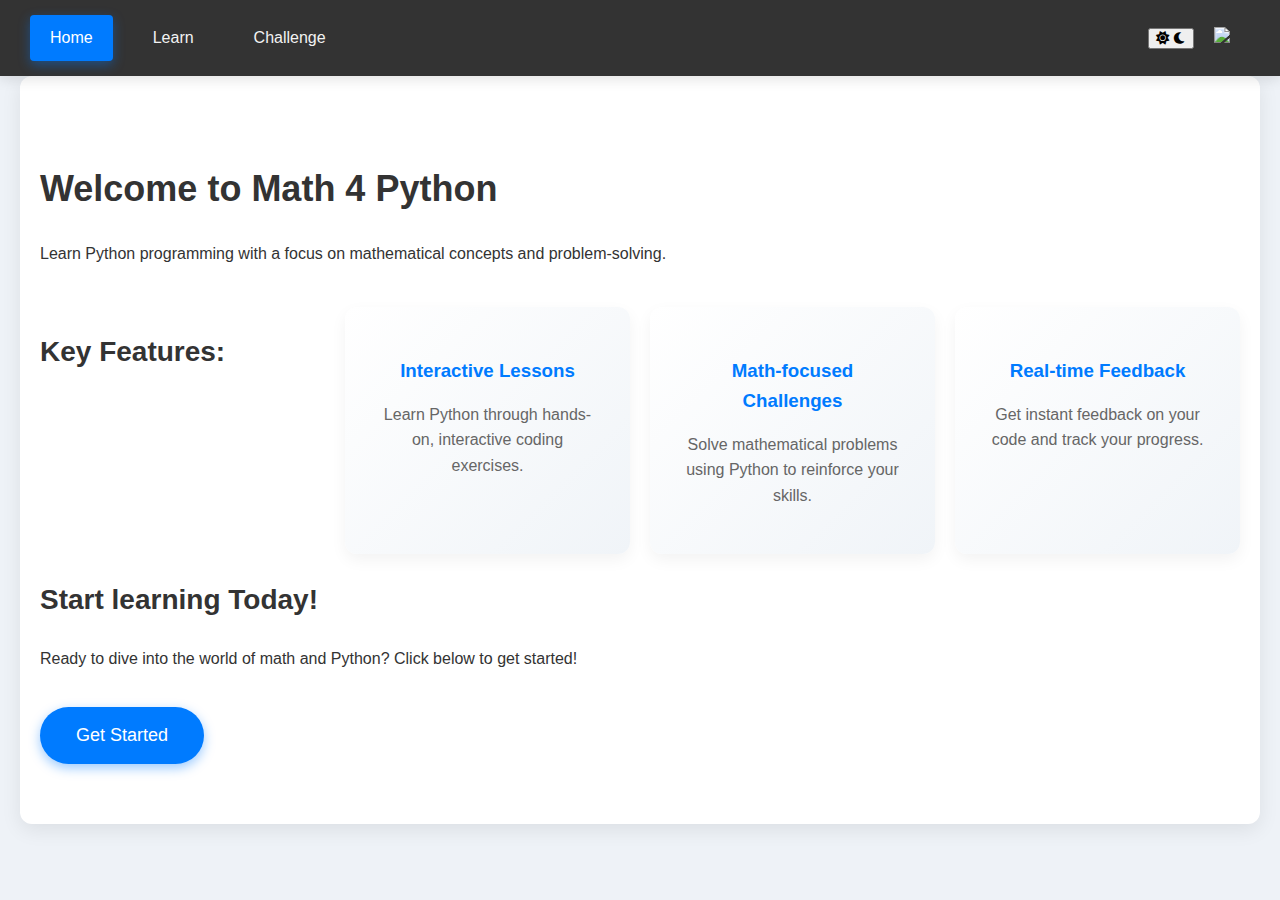
==== index.html @ 9d20eb81 "Modified the UI of Landing/Home page" ====
<!DOCTYPE html>
<html lang="en">
<head>
    <meta charset="UTF-8">
    <meta name="viewport" content="width=device-width, initial-scale=1.0">

    <title>Math 4 Python - Learn and Challenge Your Math Skills</title>
    <meta name="description" content="A platform to learn mathematical concepts for Python programming and engage in coding challenges.">
    <meta name="keywords" content="math, python, learning, challenges, programming">
    <link rel="icon" href="newfavicon.svg" type="image/svg+xml">
   <!-- <link rel="shortcut icon" href="Untitled design1.ico" type="image/x-icon">-->
    <link rel="stylesheet" href="styles.css">
    <link rel="stylesheet" href="https://cdnjs.cloudflare.com/ajax/libs/font-awesome/6.0.0-beta3/css/all.min.css">
</head>
<body id="home">
    <div class="navbar">

        <div class="nav-links">
            <a href="index.html" class="active">Home</a>
            <a href="learn.html">Learn</a>
            <a href="challenge.html">Challenge</a>
        </div>
        <div class="theme-toggle-wrapper">
            <button style="cursor: pointer;" id="theme-toggle">
                <i class="fas fa-sun"></i>
                <i class="fas fa-moon"></i>
            </button>
        </div>

        <a class="logo" href="index.html"><img src="logonew.svg" width="40" ></a>
        <!-- <a href="learn.html">Learn</a>
        <a href="challenge.html">Challenge -->
        </a>
    </div>

    <div class="content">
        <h1>Welcome to Math 4 Python</h1>
        <p>Learn Python programming with a focus on mathematical concepts and problem-solving.</p>
        
        <div class="features">
            <h2>Key Features:</h2>
            <div class="feature">
                <h3>Interactive Lessons</h3>
                <p>Learn Python through hands-on, interactive coding exercises.</p>
            </div>
            <div class="feature">
                <h3>Math-focused Challenges</h3>
                <p>Solve mathematical problems using Python to reinforce your skills.</p>
            </div>
            <div class="feature">
                <h3>Real-time Feedback</h3>
                <p>Get instant feedback on your code and track your progress.</p>
            </div>
        </div>
        
        <div class="call-to-action">
            <h2> Start learning Today!</h2>
            <p>Ready to dive into the world of math and Python? Click below to get started!</p>
            <a href="learn.html" class="cta-button">Get Started</a>
        </div>
    </div>

    <script src="script.js"></script>
</body>
</html>
---- styles.css ----
/* General Body Styles */
body {
    font-family: 'Poppins', sans-serif;
    margin: 0;
    padding: 0;
    background-color: #eef2f7; /* Softer, modern background */
    color: #333; /* Darker text */
    transition: background-color 0.3s ease, color 0.3s ease;
    line-height: 1.6;
}

/* Navbar Styles */
.navbar {
    background-color: #333;
    display: flex;
    justify-content: space-between;
    align-items: center;
    padding: 15px 30px;
    box-shadow: 0 4px 12px rgba(0, 0, 0, 0.1); /* Soft shadow for a floating effect */
    position: sticky;
    top: 0;
    z-index: 1000;
}

.navbar .nav-links {
    display: flex;
    gap: 20px;
    flex-grow: 1; /* Ensures links take up available space */
}

.navbar a {
    color: #f2f2f2;
    text-decoration: none;
    padding: 10px 20px;
    font-size: 16px;
    border-radius: 4px;
    transition: background-color 0.3s, color 0.3s, box-shadow 0.3s;
}

.navbar a:hover {
    background-color: #007bff;
    color: #fff;
    box-shadow: 0 4px 12px rgba(0, 123, 255, 0.2);
}

.navbar a.active {
    background-color: #007bff;
    color: white;
    box-shadow: 0 4px 12px rgba(0, 123, 255, 0.4);
}

/* Theme Toggle Alignment Fix */
.theme-toggle {
    margin-left: auto; /* Pushes the toggle button to the far right */
    display: flex;
    justify-content: flex-end;
    align-items: center;
}

.theme-toggle img {
    width: 24px;
    height: 24px;
    cursor: pointer;
}

/* Logo */
.navbar .logo img {
    height: 40px;
    width: auto;
}

/* Content Styles */
.content {
    padding: 60px 20px;
    max-width: 1200px;
    margin: 0 auto;
    background-color: #fff;
    border-radius: 12px;
    box-shadow: 0 6px 20px rgba(0, 0, 0, 0.08); /* Stronger shadow for modern look */
    transition: background-color 0.3s ease;
    animation: fadeIn 1.2s ease-in-out; /* Smooth content load animation */
}

@keyframes fadeIn {
    from { opacity: 0; transform: translateY(20px); }
    to { opacity: 1; transform: translateY(0); }
}

h1, h2, h3, h4 {
    color: #333;
    font-weight: 700; /* Bolder titles */
}

h1 {
    font-size: 36px;
}

h2 {
    font-size: 28px;
}

/* Features Section */
.features {
    display: grid;
    grid-template-columns: repeat(auto-fit, minmax(280px, 1fr));
    gap: 20px;
    margin-top: 40px;
}

.feature {
    background: linear-gradient(135deg, #fff, #f0f4f8); /* Subtle gradient */
    padding: 30px;
    border-radius: 12px;
    box-shadow: 0 6px 16px rgba(0, 0, 0, 0.05);
    transition: transform 0.3s ease, box-shadow 0.3s ease;
    text-align: center;
}

.feature:hover {
    transform: translateY(-8px);
    box-shadow: 0 8px 24px rgba(0, 0, 0, 0.1); /* Lift on hover */
}

.feature h3 {
    color: #007bff;
    margin-bottom: 10px;
}

.feature p {
    color: #666;
}

/* Call-to-Action Button */
.cta-button {
    display: inline-block;
    padding: 14px 36px;
    background-color: #007bff;
    color: white;
    border-radius: 50px;
    font-size: 18px;
    text-decoration: none;
    box-shadow: 0 4px 12px rgba(0, 123, 255, 0.4);
    transition: background-color 0.3s ease, transform 0.3s ease, box-shadow 0.3s;
    margin-top: 20px;
}

.cta-button:hover {
    background-color: #0056b3;
    transform: translateY(-3px);
    box-shadow: 0 6px 20px rgba(0, 123, 255, 0.6);
}

/* Responsive Editor and Terminal */
#editor-container {
    display: flex;
    flex-direction: column;
    gap: 20px;
    margin-top: 40px;
    background-color: #f9f9f9;
    padding: 20px;
    border-radius: 12px;
    box-shadow: 0 6px 16px rgba(0, 0, 0, 0.05);
}

#editor {
    width: 100%;
    height: 400px;
    border: 2px solid #ccc;
    border-radius: 8px;
    padding: 15px;
    font-size: 16px;
    line-height: 1.6;
}

#terminal-container {
    display: flex;
    flex-direction: column;
    width: 100%;
}

#terminal {
    width: 100%;
    height: 350px;
    background-color: #222;
    color: #f0f0f0;
    border-radius: 8px;
    padding: 15px;
    overflow-y: auto;
    font-family: 'Roboto Mono', monospace;
}

/* Button Styles */
#run-button, #clear-button {
    padding: 12px 24px;
    background-color: #007bff;
    color: white;
    border-radius: 6px;
    border: none;
    margin-right: 10px;
    cursor: pointer;
    transition: background-color 0.3s ease, transform 0.3s ease;
}

#clear-button {
    background-color: #dc3545;
}

#run-button:hover, #clear-button:hover {
    transform: scale(1.05);
}

#clear-button:hover {
    background-color: #c82333;
}

/* Dark Theme */
body.dark-theme {
    background-color: #1b1b1b; /* Darker background */
    color: #e0e0e0; /* Light text */
}

body.dark-theme .navbar {
    background-color: #222;
}

body.dark-theme .content {
    background-color: #282828;
    color: #e0e0e0;
}

body.dark-theme .feature {
    background: linear-gradient(135deg, #292929, #353535);
    color: #e0e0e0;
}

body.dark-theme h1,
body.dark-theme h2,
body.dark-theme h3,
body.dark-theme h4 {
    color: #e0e0e0;
}

body.dark-theme #editor {
    background-color: #1e1e1e;
    color: #cfcfcf;
}

body.dark-theme #terminal {
    background-color: #1e1e1e;
    color: #cfcfcf;
}

/* Call-to-Action in Dark Theme */
body.dark-theme .cta-button {
    background-color: #007bff;
}

body.dark-theme .cta-button:hover {
    background-color: #0056b3;
}
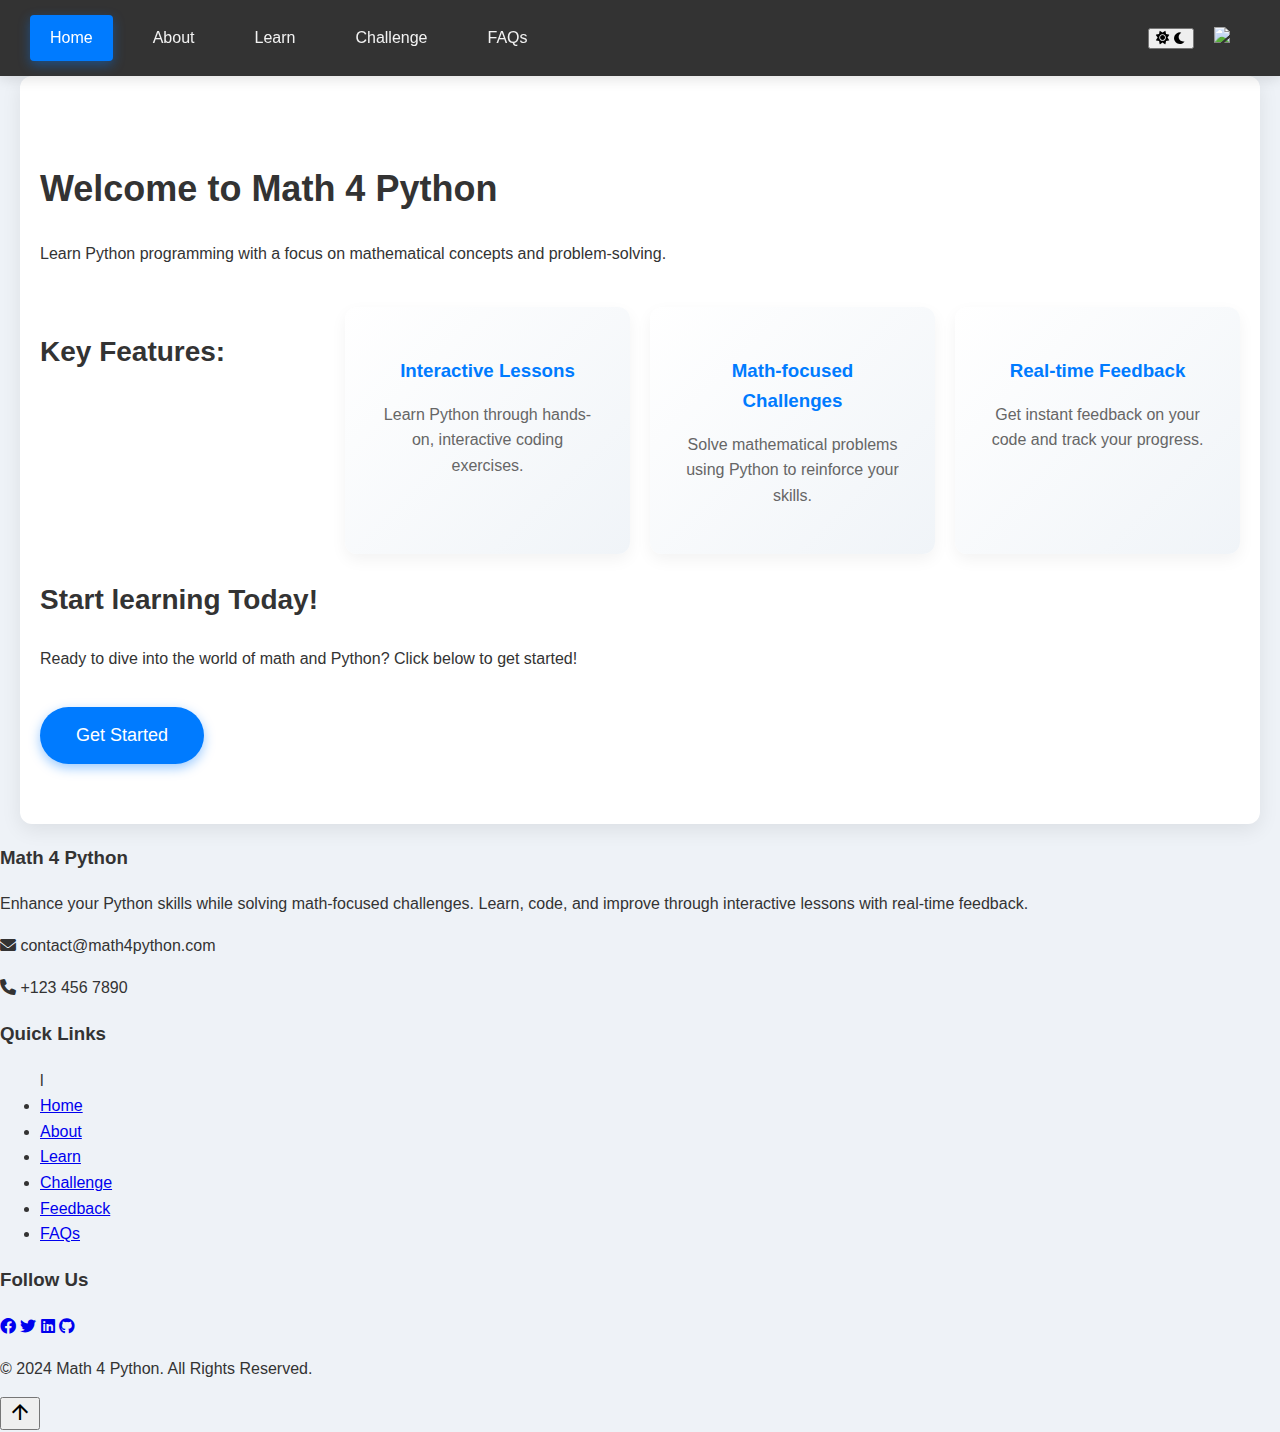
==== commit cf8c39a4: "ALIGN FAQs SECTION" ====
--- a/index.html
+++ b/index.html
@@ -7,18 +7,22 @@
     <title>Math 4 Python - Learn and Challenge Your Math Skills</title>
     <meta name="description" content="A platform to learn mathematical concepts for Python programming and engage in coding challenges.">
     <meta name="keywords" content="math, python, learning, challenges, programming">
-    <link rel="icon" href="newfavicon.svg" type="image/svg+xml">
+    <link rel="icon" href="Untitled design1.ico" type="image/svg+xml">
    <!-- <link rel="shortcut icon" href="Untitled design1.ico" type="image/x-icon">-->
     <link rel="stylesheet" href="styles.css">
     <link rel="stylesheet" href="https://cdnjs.cloudflare.com/ajax/libs/font-awesome/6.0.0-beta3/css/all.min.css">
+    <link href = "https://fonts.googleapis.com/icon?family=Material+Icons" rel = "stylesheet">
 </head>
 <body id="home">
     <div class="navbar">
 
         <div class="nav-links">
             <a href="index.html" class="active">Home</a>
+            <a href="about.html">About</a>
             <a href="learn.html">Learn</a>
             <a href="challenge.html">Challenge</a>
+            <a href="faq.html">FAQs</a>
+
         </div>
         <div class="theme-toggle-wrapper">
             <button style="cursor: pointer;" id="theme-toggle">
@@ -59,7 +63,60 @@
             <a href="learn.html" class="cta-button">Get Started</a>
         </div>
     </div>
+    <footer>
+        <div class="footer-content">
+            <div class="footer-section about">
+                <h3>Math 4 Python</h3>
+                <p>Enhance your Python skills while solving math-focused challenges. Learn, code, and improve through interactive lessons with real-time feedback.</p>
+                <p><i class="fas fa-envelope"></i> contact@math4python.com</p>
+                <p><i class="fas fa-phone"></i> +123 456 7890</p>
+            </div>
+    
+            <div class="footer-section links">
+                <h3>Quick Links</h3>
+                <ul>l
+                    <li><a href="index.html">Home</a></li>
+                    <li><a href="about.html">About</a></li>
+                    <li><a href="learn.html">Learn</a></li>
+                    <li><a href="challenge.html">Challenge</a></li>
+                    <li><a href="feedback.html">Feedback</a></li>
+                    <li><a href="faq.html">FAQs</a></li>
+                </ul>
+            </div>
+    
+            <div class="footer-section social">
+                <h3>Follow Us</h3>
+                <a href="#"><i class="fab fa-facebook"></i></a>
+                <a href="#"><i class="fab fa-twitter"></i></a>
+                <a href="#"><i class="fab fa-linkedin"></i></a>
+                <a href="#"><i class="fab fa-github"></i></a>
+            </div>
+        </div>
+    
+        <div class="footer-bottom">
+            <p>&copy; 2024 Math 4 Python. All Rights Reserved.</p>
+        </div>
+    </footer>
+    <button onclick="topFunction()" id="nav-top"><i class = "material-icons">arrow_upward</i>  </button>
+    <script src="script.js"></script>
 
-    <script src="script.js"></script>
+    <script>
+        let mybutton = document.getElementById("nav-top");
+        window.onscroll = function() {scrollFunction()};
+
+        function scrollFunction() {
+        if (document.body.scrollTop > 20 || document.documentElement.scrollTop > 20) {
+            mybutton.style.display = "block";
+        } else {
+            mybutton.style.display = "none";
+                }
+        }
+        function topFunction() {
+            window.scrollTo({
+                top: 0,
+                behavior: "smooth"
+            });
+        }
+    </script>
 </body>
 </html>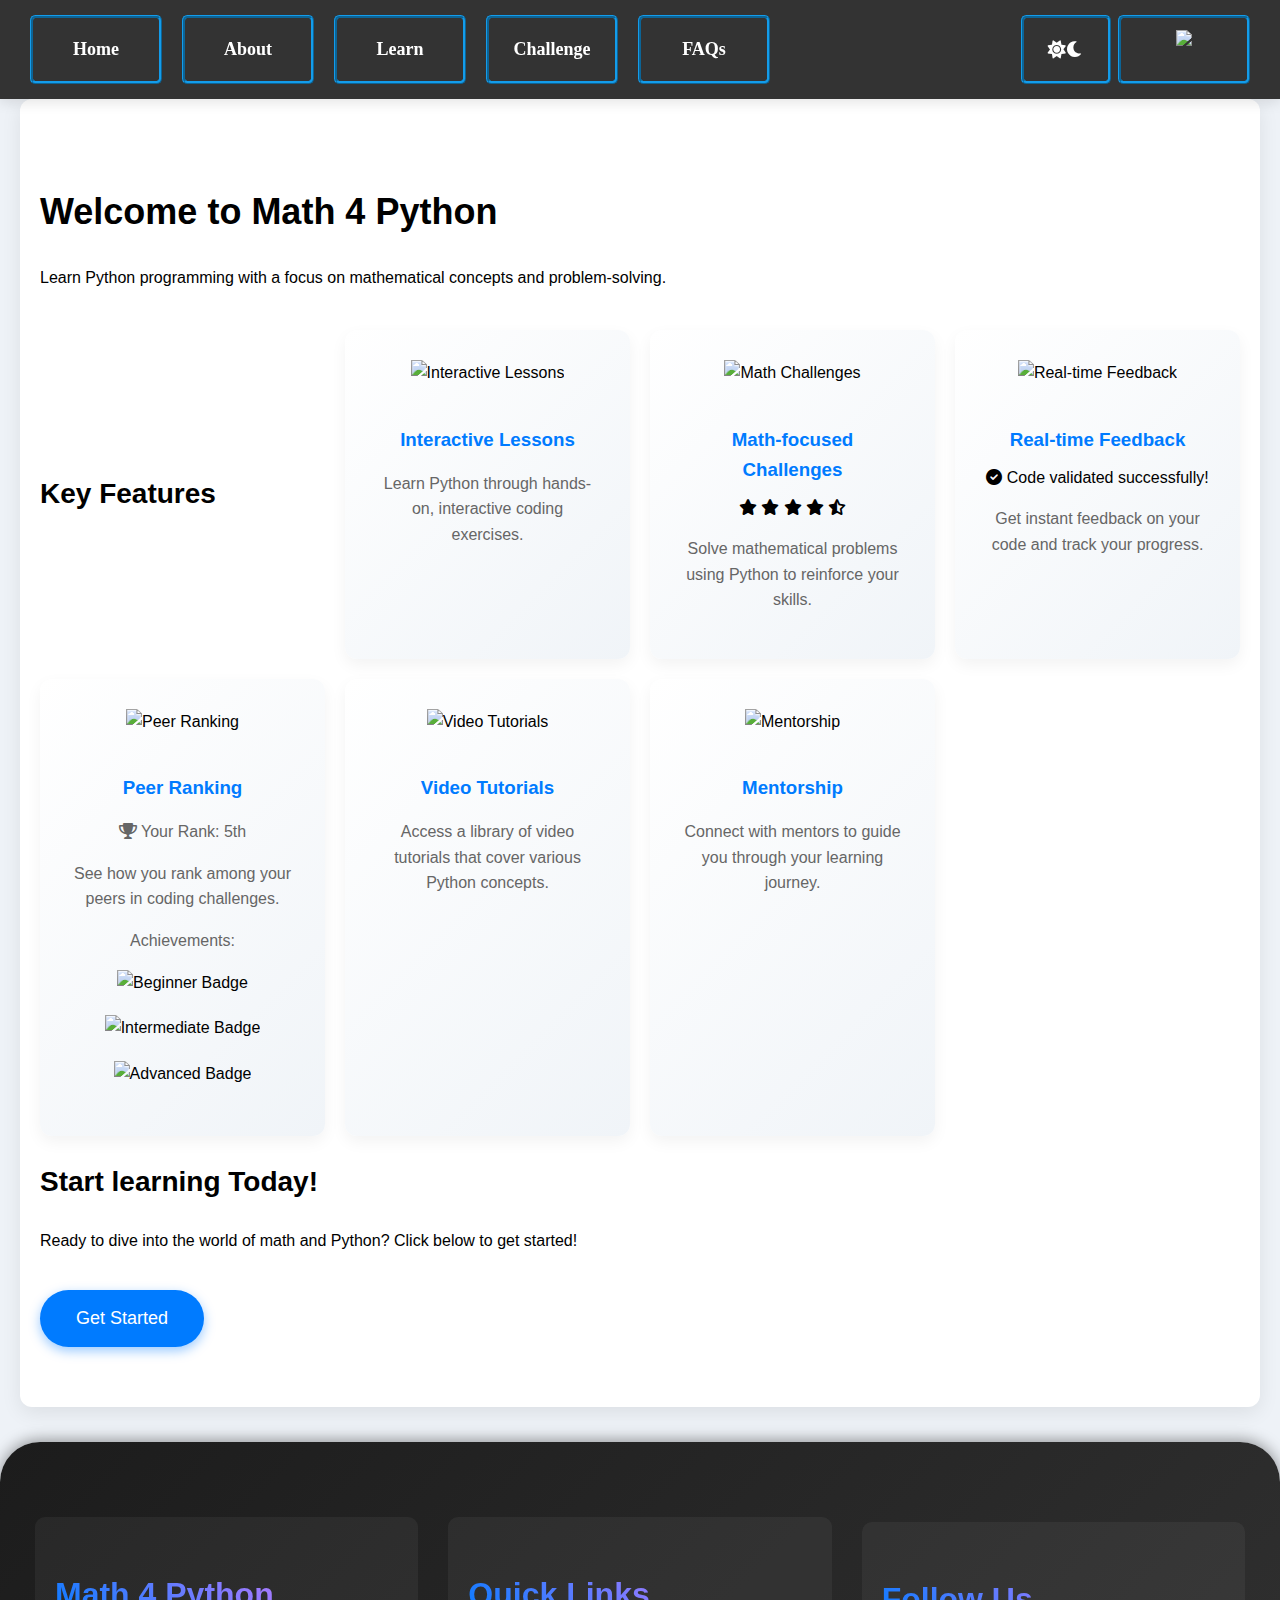
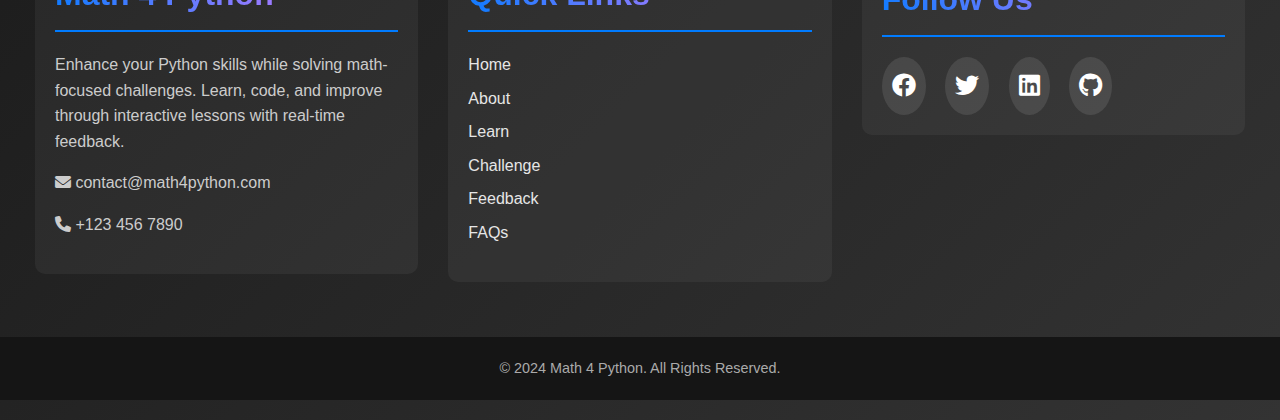
==== commit 6adf47be: "Merge pull request #124 from SHANMUGAPRIYA-1/main" ====
--- a/index.html
+++ b/index.html
@@ -3,26 +3,22 @@
 <head>
     <meta charset="UTF-8">
     <meta name="viewport" content="width=device-width, initial-scale=1.0">
-
     <title>Math 4 Python - Learn and Challenge Your Math Skills</title>
     <meta name="description" content="A platform to learn mathematical concepts for Python programming and engage in coding challenges.">
     <meta name="keywords" content="math, python, learning, challenges, programming">
     <link rel="icon" href="Untitled design1.ico" type="image/svg+xml">
-   <!-- <link rel="shortcut icon" href="Untitled design1.ico" type="image/x-icon">-->
     <link rel="stylesheet" href="styles.css">
     <link rel="stylesheet" href="https://cdnjs.cloudflare.com/ajax/libs/font-awesome/6.0.0-beta3/css/all.min.css">
     <link href = "https://fonts.googleapis.com/icon?family=Material+Icons" rel = "stylesheet">
 </head>
 <body id="home">
     <div class="navbar">
-
         <div class="nav-links">
             <a href="index.html" class="active">Home</a>
             <a href="about.html">About</a>
             <a href="learn.html">Learn</a>
             <a href="challenge.html">Challenge</a>
             <a href="faq.html">FAQs</a>
-
         </div>
         <div class="theme-toggle-wrapper">
             <button style="cursor: pointer;" id="theme-toggle">
@@ -30,11 +26,7 @@
                 <i class="fas fa-moon"></i>
             </button>
         </div>
-
-        <a class="logo" href="index.html"><img src="logonew.svg" width="40" ></a>
-        <!-- <a href="learn.html">Learn</a>
-        <a href="challenge.html">Challenge -->
-        </a>
+        <a class="logo" href="index.html"><img src="logonew.svg" width="40"></a>
     </div>
 
     <div class="content">
@@ -42,27 +34,92 @@
         <p>Learn Python programming with a focus on mathematical concepts and problem-solving.</p>
         
         <div class="features">
-            <h2>Key Features:</h2>
-            <div class="feature">
-                <h3>Interactive Lessons</h3>
-                <p>Learn Python through hands-on, interactive coding exercises.</p>
+            <h2>Key Features</h2>
+        
+            <!-- Feature 1 -->
+            <div class="feature" id="feature1">
+                <img src="images/lesson.png" alt="Interactive Lessons" id="icon1">
+                <div class="micro-element">
+                    <h3>Interactive Lessons</h3>
+                    <div class="progress-bar" title="80% completed">
+                        <div class="progress" style="width: 80%;"></div>
+                    </div>
+                    <p>Learn Python through hands-on, interactive coding exercises.</p>
+                </div>
             </div>
-            <div class="feature">
-                <h3>Math-focused Challenges</h3>
-                <p>Solve mathematical problems using Python to reinforce your skills.</p>
+        
+            <!-- Feature 2 -->
+            <div class="feature" id="feature2">
+                <img src="images/task.png" alt="Math Challenges" id="icon2">
+                <div class="micro-element">
+                    <h3>Math-focused Challenges</h3>
+                    <div class="rating" title="4.5 out of 5 stars">
+                        <i class="fas fa-star"></i>
+                        <i class="fas fa-star"></i>
+                        <i class="fas fa-star"></i>
+                        <i class="fas fa-star"></i>
+                        <i class="fas fa-star-half-alt"></i>
+                    </div>
+                    <p>Solve mathematical problems using Python to reinforce your skills.</p>
+                </div>
             </div>
-            <div class="feature">
-                <h3>Real-time Feedback</h3>
-                <p>Get instant feedback on your code and track your progress.</p>
+        
+            <!-- Feature 3 -->
+            <div class="feature" id="feature3">
+                <img src="images/feedback.png" alt="Real-time Feedback" id="icon3">
+                <div class="micro-element">
+                    <h3>Real-time Feedback</h3>
+                    <div class="live-feedback">
+                        <i class="fas fa-check-circle"></i> Code validated successfully!
+                    </div>
+                    <p>Get instant feedback on your code and track your progress.</p>
+                </div>
+            </div>
+        
+            <!-- Feature 4: Peer Ranking -->
+            <div class="feature" id="feature4">
+                <img src="images/leaderboard.png" alt="Peer Ranking" id="icon4">
+                <div class="micro-element">
+                    <h3>Peer Ranking</h3>
+                    <div class="rank">
+                        <p><i class="fas fa-trophy"></i> Your Rank: 5th</p>
+                    </div>
+                    <p>See how you rank among your peers in coding challenges.</p>
+                    <div class="achievement-badges">
+                        <p>Achievements:</p>
+                        <img src="images/badge1.png" alt="Beginner Badge" title="Beginner Badge">
+                        <img src="images/badge2.png" alt="Intermediate Badge" title="Intermediate Badge">
+                        <img src="images/badge3.png" alt="Advanced Badge" title="Advanced Badge">
+                    </div>
+                </div>
+            </div>
+        
+            <!-- Feature 5: Video Tutorials -->
+            <div class="feature" id="feature5">
+                <img src="images/video_tutorials.png" alt="Video Tutorials" id="icon5">
+                <div class="micro-element">
+                    <h3>Video Tutorials</h3>
+                    <p>Access a library of video tutorials that cover various Python concepts.</p>
+                </div>
+            </div>
+        
+            <!-- Feature 6: Mentorship -->
+            <div class="feature" id="feature6">
+                <img src="images/mentorship.png" alt="Mentorship" id="icon6">
+                <div class="micro-element">
+                    <h3>Mentorship</h3>
+                    <p>Connect with mentors to guide you through your learning journey.</p>
+                </div>
             </div>
         </div>
         
         <div class="call-to-action">
-            <h2> Start learning Today!</h2>
+            <h2>Start learning Today!</h2>
             <p>Ready to dive into the world of math and Python? Click below to get started!</p>
             <a href="learn.html" class="cta-button">Get Started</a>
         </div>
     </div>
+
     <footer>
         <div class="footer-content">
             <div class="footer-section about">
@@ -74,7 +131,7 @@
     
             <div class="footer-section links">
                 <h3>Quick Links</h3>
-                <ul>l
+                <ul>
                     <li><a href="index.html">Home</a></li>
                     <li><a href="about.html">About</a></li>
                     <li><a href="learn.html">Learn</a></li>
@@ -97,26 +154,9 @@
             <p>&copy; 2024 Math 4 Python. All Rights Reserved.</p>
         </div>
     </footer>
-    <button onclick="topFunction()" id="nav-top"><i class = "material-icons">arrow_upward</i>  </button>
+
+    <button onclick="topFunction()" id="nav-top"><i class="material-icons">arrow_upward</i></button>
     <script src="script.js"></script>
 
-    <script>
-        let mybutton = document.getElementById("nav-top");
-        window.onscroll = function() {scrollFunction()};
-
-        function scrollFunction() {
-        if (document.body.scrollTop > 20 || document.documentElement.scrollTop > 20) {
-            mybutton.style.display = "block";
-        } else {
-            mybutton.style.display = "none";
-                }
-        }
-        function topFunction() {
-            window.scrollTo({
-                top: 0,
-                behavior: "smooth"
-            });
-        }
-    </script>
 </body>
-</html>+</html>
--- a/styles.css
+++ b/styles.css
@@ -1,261 +1,691 @@
 /* General Body Styles */
 body {
-    font-family: 'Poppins', sans-serif;
-    margin: 0;
-    padding: 0;
-    background-color: #eef2f7; /* Softer, modern background */
-    color: #333; /* Darker text */
-    transition: background-color 0.3s ease, color 0.3s ease;
-    line-height: 1.6;
+  font-family: "Poppins", sans-serif;
+  margin: 0;
+  padding: 0;
+  background-color: #eef2f7;
+  /* Softer, modern background */
+  color: white;
+  /* Darker text */
+  transition: background-color 0.3s ease, color 0.3s ease;
+  line-height: 1.6;
 }
 
 /* Navbar Styles */
 .navbar {
-    background-color: #333;
-    display: flex;
-    justify-content: space-between;
-    align-items: center;
-    padding: 15px 30px;
-    box-shadow: 0 4px 12px rgba(0, 0, 0, 0.1); /* Soft shadow for a floating effect */
-    position: sticky;
-    top: 0;
-    z-index: 1000;
+  background-color: #333;
+  display: flex;
+  justify-content: space-between;
+  align-items: center;
+  padding: 15px 30px;
+  box-shadow: 0 4px 12px rgba(0, 0, 0, 0.1);
+  /* Soft shadow for a floating effect */
+  position: sticky;
+  top: 0;
+  z-index: 1000;
 }
 
 .navbar .nav-links {
-    display: flex;
-    gap: 20px;
-    flex-grow: 1; /* Ensures links take up available space */
+  display: flex;
+  gap: 20px;
+  flex-grow: 1;
+  /* Ensures links take up available space */
+}
+
+#theme-toggle {
+  width: 5em;
+  position: relative;
+  height: 3.8em;
+  border: 3px ridge #149cea;
+  outline: none;
+  background-color: transparent;
+  color: white;
+  transition: 1s;
+  border-radius: 0.3em;
+  font-size: 16px;
+  font-weight: bold;
+  cursor: pointer;
+  display: flex;
+  justify-content: center;
+  align-items: center;
+  text-decoration: none;
+  font-family: Georgia, "Times New Roman", Times, serif;
+  font-size: large;
+  margin-right: 7px;
 }
 
 .navbar a {
-    color: #f2f2f2;
-    text-decoration: none;
-    padding: 10px 20px;
-    font-size: 16px;
-    border-radius: 4px;
-    transition: background-color 0.3s, color 0.3s, box-shadow 0.3s;
+  width: 7em;
+  position: relative;
+  height: 3.5em;
+  border: 3px ridge #149cea;
+  outline: none;
+  background-color: transparent;
+  color: white;
+  transition: 1s;
+  border-radius: 0.3em;
+  font-size: 16px;
+  font-weight: bold;
+  cursor: pointer;
+  display: flex;
+  justify-content: center;
+  align-items: center;
+  text-decoration: none;
+  font-family: Georgia, "Times New Roman", Times, serif;
+  font-size: large;
+}
+
+.navbar a:hover::before,
+.navbar a:hover::after {
+  transform: scale(0);
 }
 
 .navbar a:hover {
-    background-color: #007bff;
-    color: #fff;
-    box-shadow: 0 4px 12px rgba(0, 123, 255, 0.2);
-}
-
-.navbar a.active {
-    background-color: #007bff;
-    color: white;
-    box-shadow: 0 4px 12px rgba(0, 123, 255, 0.4);
-}
+  box-shadow: inset 0px 0px 25px #1479ea;
+}
+
+/* .navbar a.active {
+  background-color: #007bff;
+  color: white;
+  box-shadow: 0 4px 12px rgba(0, 123, 255, 0.4);
+} */
 
 /* Theme Toggle Alignment Fix */
 .theme-toggle {
-    margin-left: auto; /* Pushes the toggle button to the far right */
-    display: flex;
-    justify-content: flex-end;
-    align-items: center;
+  margin-left: auto;
+  /* Pushes the toggle button to the far right */
+  display: flex;
+  justify-content: flex-end;
+  align-items: center;
 }
 
 .theme-toggle img {
-    width: 24px;
-    height: 24px;
-    cursor: pointer;
+  width: 24px;
+  height: 24px;
+  cursor: pointer;
 }
 
 /* Logo */
 .navbar .logo img {
-    height: 40px;
-    width: auto;
+  height: 40px;
+  width: auto;
 }
 
 /* Content Styles */
 .content {
-    padding: 60px 20px;
-    max-width: 1200px;
-    margin: 0 auto;
-    background-color: #fff;
-    border-radius: 12px;
-    box-shadow: 0 6px 20px rgba(0, 0, 0, 0.08); /* Stronger shadow for modern look */
-    transition: background-color 0.3s ease;
-    animation: fadeIn 1.2s ease-in-out; /* Smooth content load animation */
+  padding: 60px 20px;
+  max-width: 1200px;
+  margin: 0 auto;
+  background-color: #fff;
+  border-radius: 12px;
+  box-shadow: 0 6px 20px rgba(0, 0, 0, 0.08);
+  /* Stronger shadow for modern look */
+  transition: background-color 0.3s ease;
+  animation: fadeIn 1.2s ease-in-out;
+  /* Smooth content load animation */
+  margin-bottom: 35px;
+  color: black;
 }
 
 @keyframes fadeIn {
-    from { opacity: 0; transform: translateY(20px); }
-    to { opacity: 1; transform: translateY(0); }
-}
-
-h1, h2, h3, h4 {
-    color: #333;
-    font-weight: 700; /* Bolder titles */
+  from {
+    opacity: 0;
+    transform: translateY(20px);
+  }
+
+  to {
+    opacity: 1;
+    transform: translateY(0);
+  }
+}
+
+h1,
+h2,
+h3,
+h4 {
+  color: black;
+  font-weight: 700;
+  /* Bolder titles */
 }
 
 h1 {
-    font-size: 36px;
+  font-size: 36px;
 }
 
 h2 {
-    font-size: 28px;
-}
-
+  font-size: 28px;
+}
+
+/* Features Section */
 /* Features Section */
 .features {
-    display: grid;
-    grid-template-columns: repeat(auto-fit, minmax(280px, 1fr));
-    gap: 20px;
-    margin-top: 40px;
+  display: grid;
+  grid-template-columns: repeat(auto-fit, minmax(280px, 1fr));
+  gap: 20px;
+  margin-top: 40px;
 }
 
 .feature {
-    background: linear-gradient(135deg, #fff, #f0f4f8); /* Subtle gradient */
-    padding: 30px;
-    border-radius: 12px;
-    box-shadow: 0 6px 16px rgba(0, 0, 0, 0.05);
-    transition: transform 0.3s ease, box-shadow 0.3s ease;
+  background: linear-gradient(135deg, #fff, #f0f4f8);
+  padding: 30px;
+  border-radius: 12px;
+  box-shadow: 0 6px 16px rgba(0, 0, 0, 0.05);
+  transition: transform 0.3s ease, box-shadow 0.3s ease, background 0.3s ease; /* Added background transition */
+  text-align: center;
+}
+
+.feature img {
+  width: 100px; /* Ensure all images have a uniform size */
+  height: auto;
+  margin-bottom: 20px;
+  object-fit: contain; /* Prevent image distortion */
+}
+
+.feature:hover {
+  transform: translateY(-8px);
+  box-shadow: 0 8px 24px rgba(0, 0, 0, 0.1);
+  /* Lift on hover */
+  background: linear-gradient(
+    135deg,
+    #e0f7fa,
+    #b2ebf2
+  ); /* Change background on hover */
+}
+
+.feature h3 {
+  color: #007bff;
+  margin-bottom: 10px;
+  transition: color 0.3s ease; /* Added transition for color */
+}
+
+.feature:hover h3 {
+  color: #ff5733; /* Change title color on hover */
+}
+
+.feature p {
+  color: #666;
+  transition: color 0.3s ease; /* Added transition for paragraph color */
+}
+
+.feature:hover p {
+  color: #333; /* Darker text on hover */
+}
+
+/* Responsive Design for Features */
+@media (max-width: 768px) {
+  .features {
+    grid-template-columns: 1fr;
     text-align: center;
-}
-
-.feature:hover {
-    transform: translateY(-8px);
-    box-shadow: 0 8px 24px rgba(0, 0, 0, 0.1); /* Lift on hover */
-}
-
-.feature h3 {
-    color: #007bff;
-    margin-bottom: 10px;
-}
-
-.feature p {
-    color: #666;
+  }
 }
 
 /* Call-to-Action Button */
 .cta-button {
-    display: inline-block;
-    padding: 14px 36px;
-    background-color: #007bff;
-    color: white;
-    border-radius: 50px;
-    font-size: 18px;
-    text-decoration: none;
-    box-shadow: 0 4px 12px rgba(0, 123, 255, 0.4);
-    transition: background-color 0.3s ease, transform 0.3s ease, box-shadow 0.3s;
-    margin-top: 20px;
+  display: inline-block;
+  padding: 14px 36px;
+  background-color: #007bff;
+  color: white;
+  border-radius: 50px;
+  font-size: 18px;
+  text-decoration: none;
+  box-shadow: 0 4px 12px rgba(0, 123, 255, 0.4);
+  transition: background-color 0.3s ease, transform 0.3s ease, box-shadow 0.3s;
+  margin-top: 20px;
 }
 
 .cta-button:hover {
-    background-color: #0056b3;
-    transform: translateY(-3px);
-    box-shadow: 0 6px 20px rgba(0, 123, 255, 0.6);
+  background-color: #0056b3;
+  transform: translateY(-3px);
+  box-shadow: 0 6px 20px rgba(0, 123, 255, 0.6);
 }
 
 /* Responsive Editor and Terminal */
 #editor-container {
-    display: flex;
-    flex-direction: column;
-    gap: 20px;
-    margin-top: 40px;
-    background-color: #f9f9f9;
-    padding: 20px;
-    border-radius: 12px;
-    box-shadow: 0 6px 16px rgba(0, 0, 0, 0.05);
+  display: flex;
+  flex-direction: column;
+  gap: 20px;
+  margin-top: 40px;
+  background-color: #f9f9f9;
+  padding: 20px;
+  border-radius: 12px;
+  box-shadow: 0 6px 16px rgba(0, 0, 0, 0.05);
 }
 
 #editor {
-    width: 100%;
-    height: 400px;
-    border: 2px solid #ccc;
-    border-radius: 8px;
-    padding: 15px;
-    font-size: 16px;
-    line-height: 1.6;
+  width: 100%;
+  height: 400px;
+  border: 2px solid #ccc;
+  border-radius: 8px;
+  padding: 15px;
+  font-size: 16px;
+  line-height: 1.6;
 }
 
 #terminal-container {
-    display: flex;
-    flex-direction: column;
-    width: 100%;
+  display: flex;
+  flex-direction: column;
+  width: 100%;
 }
 
 #terminal {
-    width: 100%;
-    height: 350px;
-    background-color: #222;
-    color: #f0f0f0;
-    border-radius: 8px;
-    padding: 15px;
-    overflow-y: auto;
-    font-family: 'Roboto Mono', monospace;
+  width: 100%;
+  height: 350px;
+  background-color: #222;
+  color: #f0f0f0;
+  border-radius: 8px;
+  padding: 15px;
+  overflow-y: auto;
+  font-family: "Roboto Mono", monospace;
 }
 
 /* Button Styles */
-#run-button, #clear-button {
-    padding: 12px 24px;
-    background-color: #007bff;
-    color: white;
-    border-radius: 6px;
-    border: none;
-    margin-right: 10px;
-    cursor: pointer;
-    transition: background-color 0.3s ease, transform 0.3s ease;
-}
-
+#run-button,
 #clear-button {
-    background-color: #dc3545;
-}
-
-#run-button:hover, #clear-button:hover {
-    transform: scale(1.05);
-}
-
+  padding: 12px 24px;
+  background-color: #007bff;
+  color: white;
+  border-radius: 6px;
+  border: none;
+  margin-right: 10px;
+  cursor: pointer;
+  transition: background-color 0.3s ease, transform 0.3s ease;
+}
+
+#clear-button {
+  background-color: #dc3545;
+}
+
+#run-button:hover,
 #clear-button:hover {
-    background-color: #c82333;
+  transform: scale(1.05);
+}
+
+#clear-button:hover {
+  background-color: #c82333;
 }
 
 /* Dark Theme */
 body.dark-theme {
-    background-color: #1b1b1b; /* Darker background */
-    color: #e0e0e0; /* Light text */
+  background-color: #1b1b1b;
+  /* Darker background */
+  color: #e0e0e0;
+  /* Light text */
 }
 
 body.dark-theme .navbar {
-    background-color: #222;
+  background-color: #222;
 }
 
 body.dark-theme .content {
-    background-color: #282828;
-    color: #e0e0e0;
+  background-color: #282828;
+  color: #e0e0e0;
 }
 
 body.dark-theme .feature {
-    background: linear-gradient(135deg, #292929, #353535);
-    color: #e0e0e0;
+  background: linear-gradient(135deg, #292929, #353535);
+  color: #e0e0e0;
 }
 
 body.dark-theme h1,
 body.dark-theme h2,
 body.dark-theme h3,
 body.dark-theme h4 {
-    color: #e0e0e0;
+  color: #e0e0e0;
 }
 
 body.dark-theme #editor {
-    background-color: #1e1e1e;
-    color: #cfcfcf;
+  background-color: #1e1e1e;
+  color: #cfcfcf;
 }
 
 body.dark-theme #terminal {
-    background-color: #1e1e1e;
-    color: #cfcfcf;
+  background-color: #1e1e1e;
+  color: #cfcfcf;
 }
 
 /* Call-to-Action in Dark Theme */
 body.dark-theme .cta-button {
-    background-color: #007bff;
+  background-color: #007bff;
+}
+
+/* Responsive Design */
+@media (max-width: 768px) {
+  .navbar {
+    flex-direction: column;
+    align-items: flex-start;
+  }
+
+  .nav-links {
+    margin-top: 1rem;
+  }
+
+  .features {
+    grid-template-columns: 1fr;
+  }
+
+  .learn-container,
+  .challenge-container {
+    flex-direction: column;
+  }
+
+  .lesson-list,
+  #challenge-list {
+    flex: none;
+    width: 100%;
+  }
+
+  #editor-container {
+    flex-direction: column;
+  }
+
+  #editor,
+  #terminal-container {
+    width: 100%;
+  }
+}
+
+a.clicked {
+  color: #e94560;
+  font-weight: bold;
+}
+
+/* Add these new styles to your existing styles.css file */
+
+/* Challenge Page Styles */
+.challenge-container {
+  display: flex;
+  gap: 2rem;
+}
+
+#challenge-list {
+  flex: 0 0 300px;
+  background-color: #ecf0f1;
+  padding: 1rem;
+  border-radius: 8px;
+  box-shadow: 0 2px 4px rgba(0, 0, 0, 0.1);
+}
+
+#challenge-list li {
+  margin-bottom: 0.5rem;
+}
+
+#challenge-list a {
+  display: flex;
+  align-items: center;
+  padding: 0.5rem 1rem;
+  color: #2c3e50;
+  text-decoration: none;
+  border-radius: 4px;
+  transition: background-color 0.3s, color 0.3s;
+}
+
+#challenge-list a:hover {
+  background-color: #3498db;
+  color: #fff;
+}
+
+#challenge-list i {
+  margin-right: 0.5rem;
+}
+
+.challenge-description {
+  flex: 1;
+  background-color: #fff;
+  padding: 1.5rem;
+  border-radius: 8px;
+  box-shadow: 0 2px 4px rgba(0, 0, 0, 0.1);
+}
+
+/* FAQ Page Styles */
+.faq-container {
+  max-width: 800px;
+  margin: 0 auto;
+}
+
+.faq-item {
+  margin-bottom: 1rem;
+  border: 1px solid #e0e0e0;
+  border-radius: 8px;
+  overflow: hidden;
+}
+
+.accordion {
+  background-color: #f9f9f9;
+  color: #333;
+  cursor: pointer;
+  padding: 1rem;
+  width: 100%;
+  text-align: left;
+  border: none;
+  outline: none;
+  transition: 0.4s;
+  display: flex;
+  justify-content: space-between;
+  align-items: center;
+  font-weight: bold;
+}
+
+.accordion:hover,
+.accordion.active {
+  background-color: #e0e0e0;
+}
+
+.panel {
+  padding: 0 1rem;
+  background-color: white;
+  max-height: 0;
+  overflow: hidden;
+  transition: max-height 0.2s ease-out;
+}
+
+.panel p {
+  margin: 1rem 0;
+}
+
+/* Enhance existing styles */
+.content h2 {
+  display: flex;
+  align-items: center;
+  margin-bottom: 1.5rem;
+}
+
+.content h2 i {
+  margin-right: 0.5rem;
+  color: #3498db;
+}
+
+/* Dark theme adjustments */
+body.dark-theme .challenge-description,
+body.dark-theme .faq-item,
+body.dark-theme .accordion,
+body.dark-theme .panel {
+  background-color: #2c3e50;
+  color: #ecf0f1;
+}
+
+body.dark-theme .accordion:hover,
+body.dark-theme .accordion.active {
+  background-color: #34495e;
+}
+
+/* Responsive design for challenge and FAQ pages */
+@media (max-width: 768px) {
+  .challenge-container {
+    flex-direction: column;
+  }
+
+  #challenge-list {
+    flex: none;
+    width: 100%;
+  }
 }
 
 body.dark-theme .cta-button:hover {
-    background-color: #0056b3;
-}
-
+  background-color: #0056b3;
+}
+
+#nav-top {
+  display: none;
+  position: fixed;
+  bottom: 20px;
+  right: 30px;
+  z-index: 99;
+  border: none;
+  outline: none;
+  background-color: #0056b3;
+  color: white;
+  cursor: pointer;
+  padding: 10px;
+  border-radius: 70px;
+  font-size: 18px;
+}
+
+#nav-top:hover {
+  background-color: #555;
+}
+
+/* Footer section */
+footer {
+  background: linear-gradient(135deg, #1c1c1c, #333);
+  color: #e6e6e6;
+  padding: 20px 0;
+  position: relative;
+  box-shadow: 0 -2px 15px rgba(0, 0, 0, 0.4);
+  overflow: hidden;
+  border-top-left-radius: 40px;
+  border-top-right-radius: 40px;
+  border-bottom-left-radius: 0;
+  border-bottom-right-radius: 0;
+}
+
+.footer-content {
+  display: flex;
+  justify-content: space-around;
+  align-items: flex-start;
+  padding: 40px 20px;
+  flex-wrap: wrap;
+  position: relative;
+  z-index: 2;
+}
+
+.footer-section {
+  flex: 1;
+  margin: 15px;
+  min-width: 250px;
+  background: rgba(255, 255, 255, 0.05);
+  border-radius: 10px;
+  padding: 20px;
+  transition: transform 0.4s ease, box-shadow 0.4s ease;
+}
+
+.footer-section:hover {
+  transform: translateY(-10px);
+  box-shadow: 0 10px 20px rgba(0, 0, 0, 0.3);
+}
+
+.footer-section h3 {
+  font-size: 2rem;
+  margin-bottom: 20px;
+  color: #ffffff;
+  background: linear-gradient(45deg, #007bff, #ff7bff);
+  -webkit-background-clip: text;
+  -webkit-text-fill-color: transparent;
+  font-weight: 700;
+  border-bottom: 2px solid #007bff;
+  padding-bottom: 10px;
+}
+
+.footer-section p,
+.footer-section ul {
+  font-size: 1rem;
+  color: #ccc;
+}
+
+.footer-section ul {
+  list-style-type: none;
+  padding: 0;
+}
+
+.footer-section ul li {
+  margin: 8px 0;
+}
+
+.footer-section a {
+  color: #e6e6e6;
+  text-decoration: none;
+  position: relative;
+  transition: color 0.3s ease, background 0.3s ease;
+}
+
+.footer-section a::after {
+  content: "";
+  position: absolute;
+  left: 0;
+  bottom: -2px;
+  width: 100%;
+  height: 2px;
+  background: linear-gradient(90deg, #007bff, #ff7bff);
+  transform: scaleX(0);
+  transform-origin: left;
+  transition: transform 0.4s ease;
+}
+
+.footer-section a:hover::after {
+  transform: scaleX(1);
+}
+
+.footer-section a:hover {
+  color: #ff7bff;
+}
+
+.footer-bottom {
+  text-align: center;
+  padding: 20px 0;
+  background-color: #151515;
+  font-size: 0.9rem;
+  position: relative;
+  z-index: 2;
+}
+
+.footer-bottom p {
+  margin: 0;
+  color: #aaa;
+}
+
+.social {
+  margin-top: 20px;
+}
+
+.social a {
+  color: #fff;
+  font-size: 1.5rem;
+  margin-right: 15px;
+  transition: transform 0.4s ease, box-shadow 0.4s ease, color 0.4s ease;
+  display: inline-block;
+  text-align: center;
+  padding: 10px;
+  border-radius: 50%;
+  background: rgba(255, 255, 255, 0.1);
+}
+
+.social a:hover {
+  color: #ff7bff;
+  transform: scale(1.3);
+  box-shadow: 0 0 15px rgba(255, 123, 255, 0.7);
+}
+
+@media (max-width: 768px) {
+  .footer-content {
+    flex-direction: column;
+    align-items: center;
+    text-align: center;
+  }
+
+  .footer-section {
+    margin-bottom: 20px;
+  }
+
+  .social a {
+    margin-right: 10px;
+  }
+}
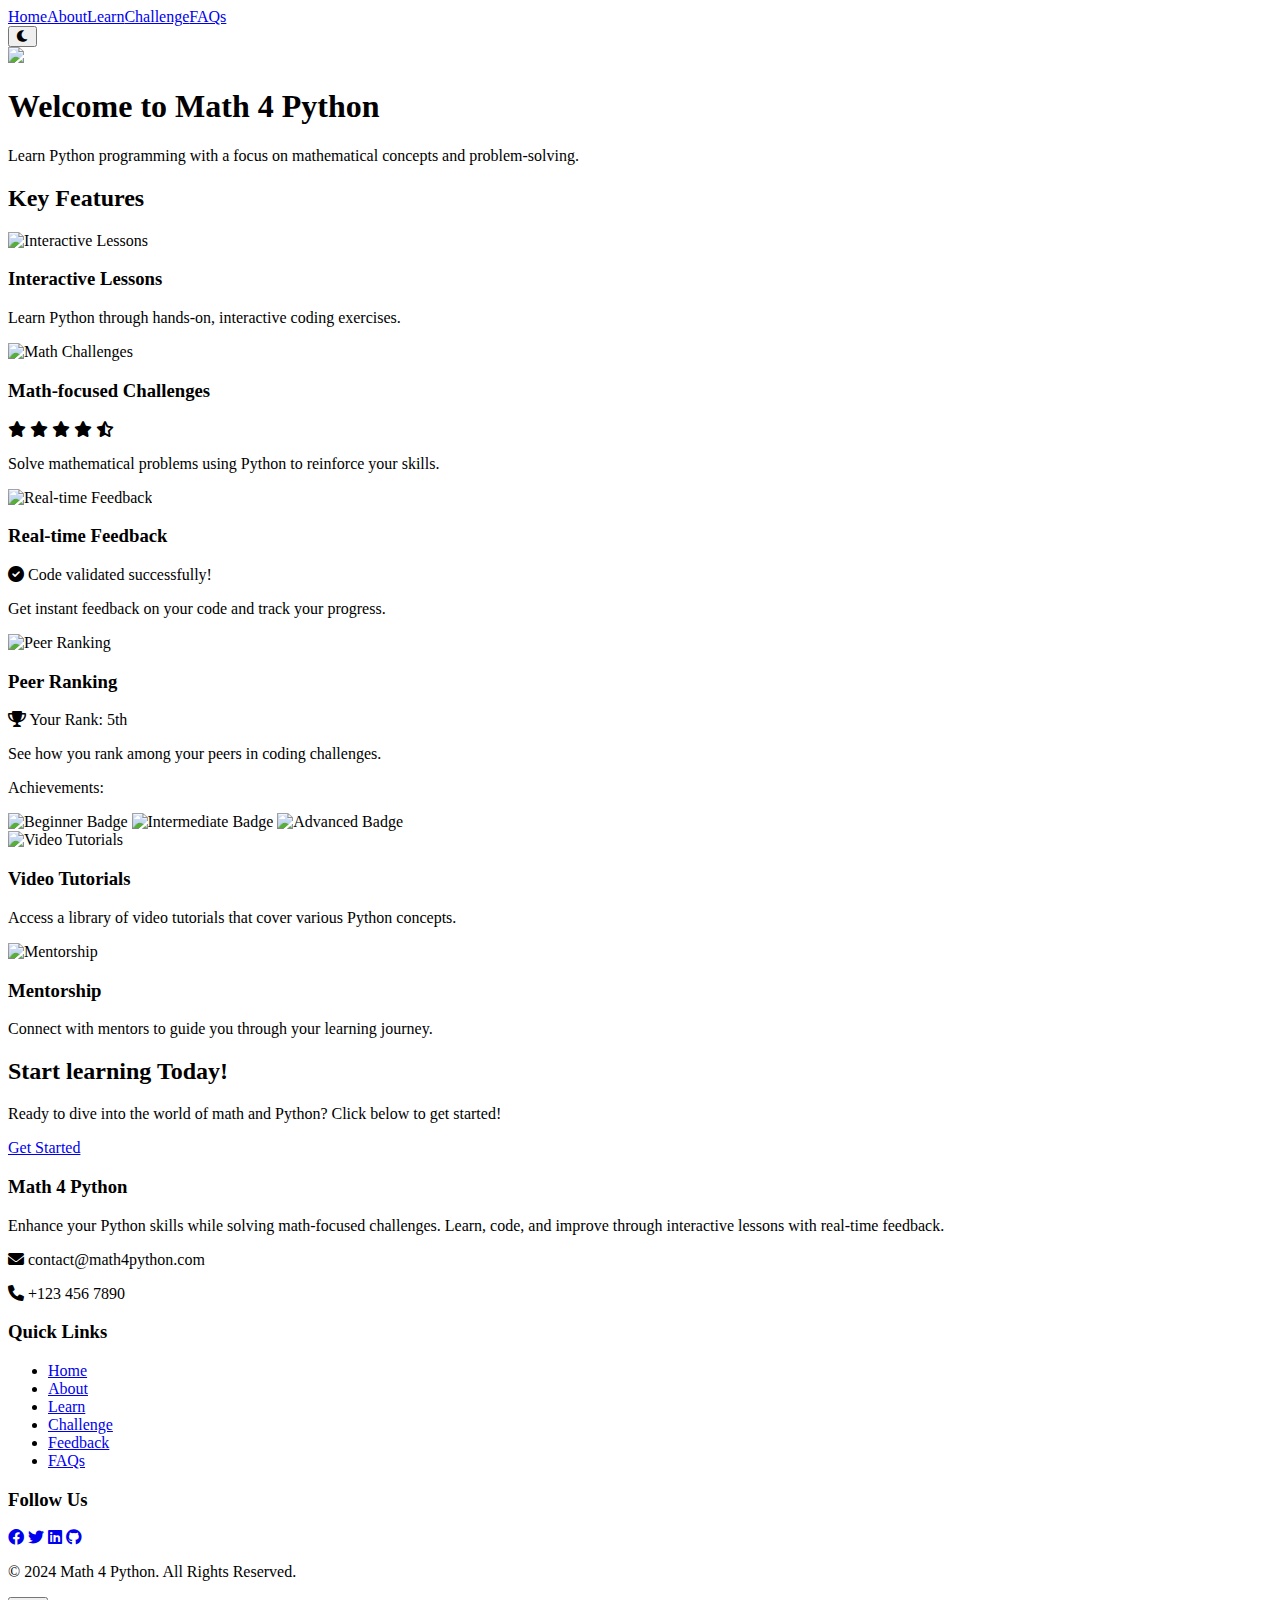
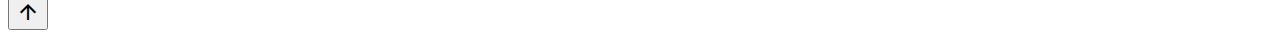
==== commit 84b8da0c: "Update index.html" ====
--- a/index.html
+++ b/index.html
@@ -1,24 +1,27 @@
 <!DOCTYPE html>
 <html lang="en">
+
 <head>
     <meta charset="UTF-8">
     <meta name="viewport" content="width=device-width, initial-scale=1.0">
     <title>Math 4 Python - Learn and Challenge Your Math Skills</title>
-    <meta name="description" content="A platform to learn mathematical concepts for Python programming and engage in coding challenges.">
+    <meta name="description"
+        content="A platform to learn mathematical concepts for Python programming and engage in coding challenges.">
     <meta name="keywords" content="math, python, learning, challenges, programming">
-    <link rel="icon" href="Untitled design1.ico" type="image/svg+xml">
-    <link rel="stylesheet" href="styles.css">
+    <link rel="icon" href="favicon.ico" type="image/svg+xml">
+    <link rel="stylesheet" href="styles/styles.css">
     <link rel="stylesheet" href="https://cdnjs.cloudflare.com/ajax/libs/font-awesome/6.0.0-beta3/css/all.min.css">
-    <link href = "https://fonts.googleapis.com/icon?family=Material+Icons" rel = "stylesheet">
+    <link href="https://fonts.googleapis.com/icon?family=Material+Icons" rel="stylesheet">
 </head>
+
 <body id="home">
     <div class="navbar">
         <div class="nav-links">
             <a href="index.html" class="active">Home</a>
-            <a href="about.html">About</a>
-            <a href="learn.html">Learn</a>
-            <a href="challenge.html">Challenge</a>
-            <a href="faq.html">FAQs</a>
+            <a href="pages/about.html">About</a>
+            <a href="pages/learn.html">Learn</a>
+            <a href="pages/challenge.html">Challenge</a>
+            <a href="pages/faq.html">FAQs</a>
         </div>
         <div class="theme-toggle-wrapper">
             <button style="cursor: pointer;" id="theme-toggle">
@@ -26,16 +29,16 @@
                 <i class="fas fa-moon"></i>
             </button>
         </div>
-        <a class="logo" href="index.html"><img src="logonew.svg" width="40"></a>
+        <a class="logo" href="index.html"><img src="images/logo.svg" width="40"></a>
     </div>
 
-    <div class="content">
+    <div class="content content-home">
         <h1>Welcome to Math 4 Python</h1>
-        <p>Learn Python programming with a focus on mathematical concepts and problem-solving.</p>
-        
+        <p class="heading-text">Learn Python programming with a focus on mathematical concepts and problem-solving.</p>
+        <h2>Key Features</h2>
+
         <div class="features">
-            <h2>Key Features</h2>
-        
+            
             <!-- Feature 1 -->
             <div class="feature" id="feature1">
                 <img src="images/lesson.png" alt="Interactive Lessons" id="icon1">
@@ -47,7 +50,7 @@
                     <p>Learn Python through hands-on, interactive coding exercises.</p>
                 </div>
             </div>
-        
+
             <!-- Feature 2 -->
             <div class="feature" id="feature2">
                 <img src="images/task.png" alt="Math Challenges" id="icon2">
@@ -63,7 +66,7 @@
                     <p>Solve mathematical problems using Python to reinforce your skills.</p>
                 </div>
             </div>
-        
+
             <!-- Feature 3 -->
             <div class="feature" id="feature3">
                 <img src="images/feedback.png" alt="Real-time Feedback" id="icon3">
@@ -75,7 +78,7 @@
                     <p>Get instant feedback on your code and track your progress.</p>
                 </div>
             </div>
-        
+
             <!-- Feature 4: Peer Ranking -->
             <div class="feature" id="feature4">
                 <img src="images/leaderboard.png" alt="Peer Ranking" id="icon4">
@@ -93,7 +96,7 @@
                     </div>
                 </div>
             </div>
-        
+
             <!-- Feature 5: Video Tutorials -->
             <div class="feature" id="feature5">
                 <img src="images/video_tutorials.png" alt="Video Tutorials" id="icon5">
@@ -102,7 +105,7 @@
                     <p>Access a library of video tutorials that cover various Python concepts.</p>
                 </div>
             </div>
-        
+
             <!-- Feature 6: Mentorship -->
             <div class="feature" id="feature6">
                 <img src="images/mentorship.png" alt="Mentorship" id="icon6">
@@ -112,11 +115,11 @@
                 </div>
             </div>
         </div>
-        
+
         <div class="call-to-action">
             <h2>Start learning Today!</h2>
             <p>Ready to dive into the world of math and Python? Click below to get started!</p>
-            <a href="learn.html" class="cta-button">Get Started</a>
+            <a href="pages/learn.html" class="cta-button">Get Started</a>
         </div>
     </div>
 
@@ -124,23 +127,24 @@
         <div class="footer-content">
             <div class="footer-section about">
                 <h3>Math 4 Python</h3>
-                <p>Enhance your Python skills while solving math-focused challenges. Learn, code, and improve through interactive lessons with real-time feedback.</p>
+                <p>Enhance your Python skills while solving math-focused challenges. Learn, code, and improve through
+                    interactive lessons with real-time feedback.</p>
                 <p><i class="fas fa-envelope"></i> contact@math4python.com</p>
                 <p><i class="fas fa-phone"></i> +123 456 7890</p>
             </div>
-    
+
             <div class="footer-section links">
                 <h3>Quick Links</h3>
                 <ul>
-                    <li><a href="index.html">Home</a></li>
-                    <li><a href="about.html">About</a></li>
-                    <li><a href="learn.html">Learn</a></li>
-                    <li><a href="challenge.html">Challenge</a></li>
-                    <li><a href="feedback.html">Feedback</a></li>
-                    <li><a href="faq.html">FAQs</a></li>
+                    <li><a class="link-element" href="index.html">Home</a></li>
+                    <li><a class="link-element" href="pages/about.html">About</a></li>
+                    <li><a class="link-element" href="pages/learn.html">Learn</a></li>
+                    <li><a class="link-element" href="pages/challenge.html">Challenge</a></li>
+                    <li><a class="link-element" href="pages/feedback.html">Feedback</a></li>
+                    <li><a class="link-element" href="pages/faq.html">FAQs</a></li>
                 </ul>
             </div>
-    
+
             <div class="footer-section social">
                 <h3>Follow Us</h3>
                 <a href="#"><i class="fab fa-facebook"></i></a>
@@ -149,14 +153,16 @@
                 <a href="#"><i class="fab fa-github"></i></a>
             </div>
         </div>
-    
+
         <div class="footer-bottom">
             <p>&copy; 2024 Math 4 Python. All Rights Reserved.</p>
         </div>
+        
     </footer>
 
     <button onclick="topFunction()" id="nav-top"><i class="material-icons">arrow_upward</i></button>
-    <script src="script.js"></script>
+    <script src="scripts/script.js"></script>
 
 </body>
-</html>
+
+</html>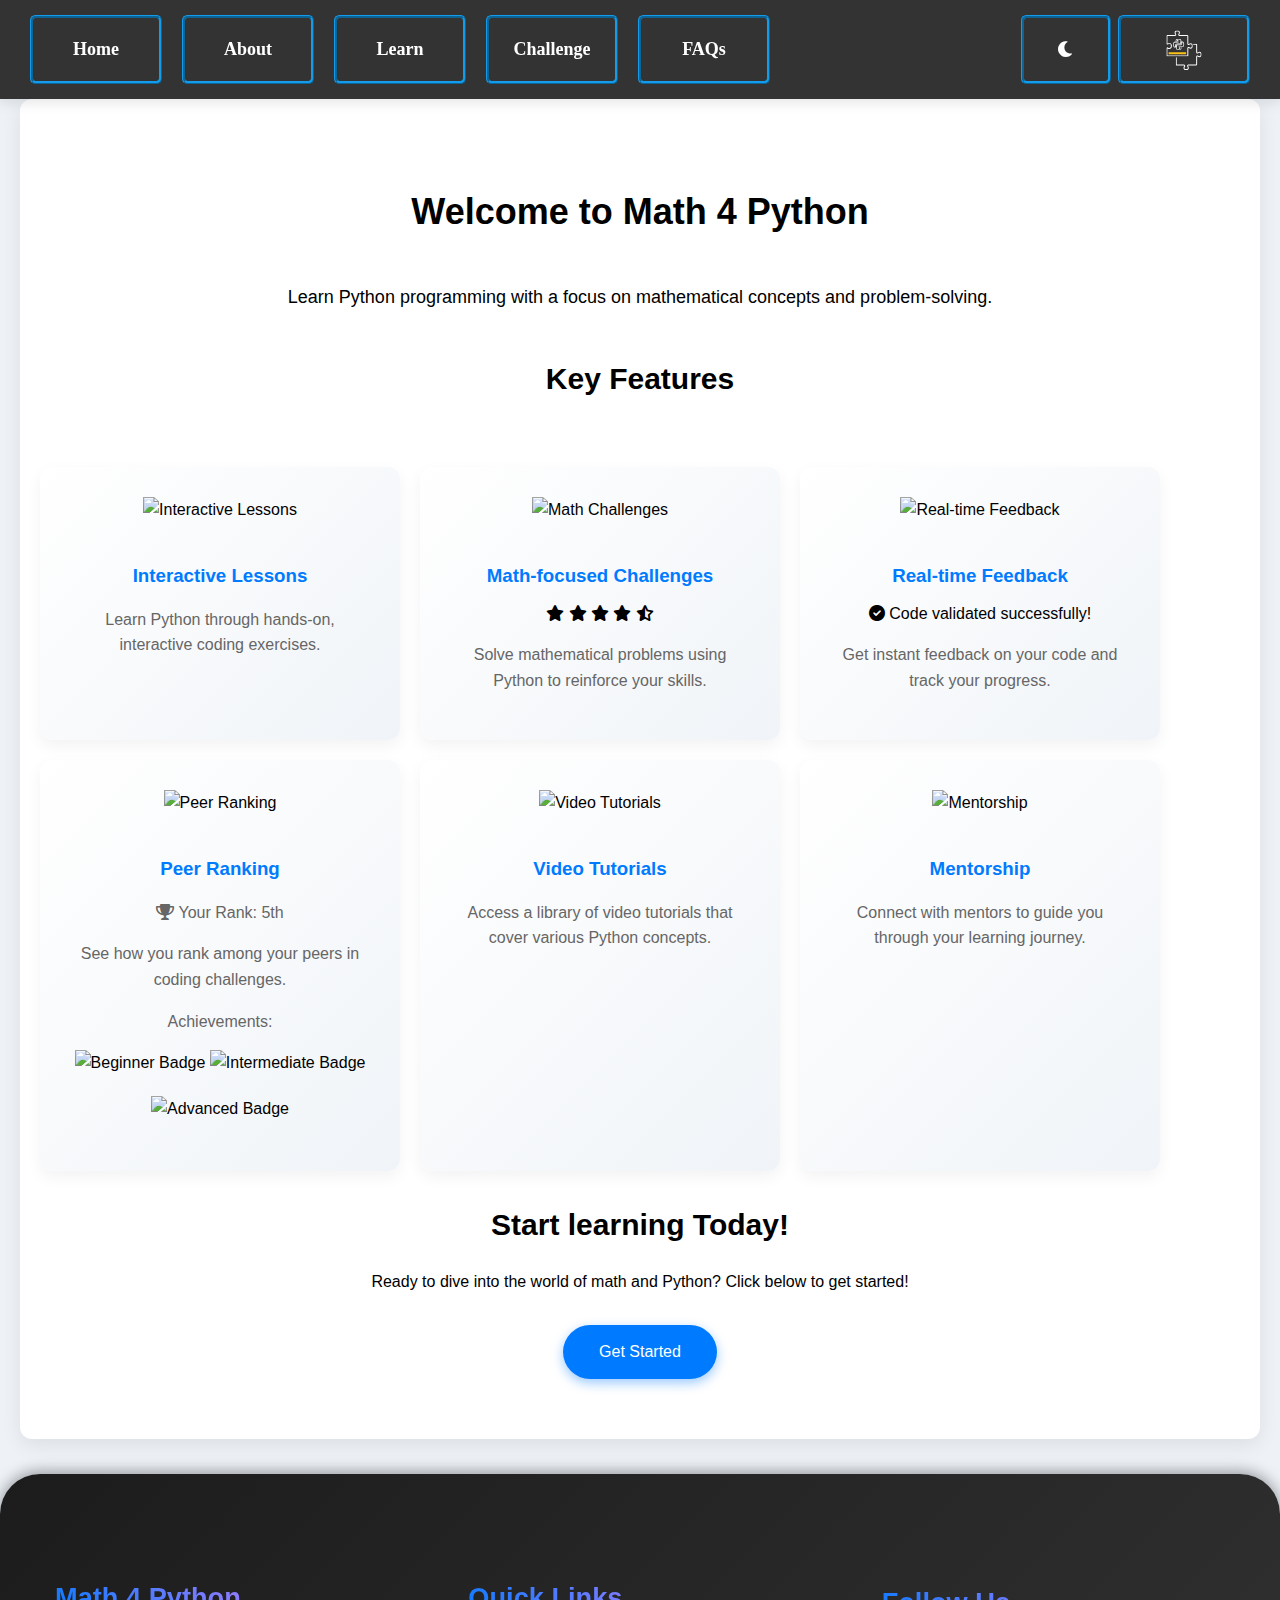
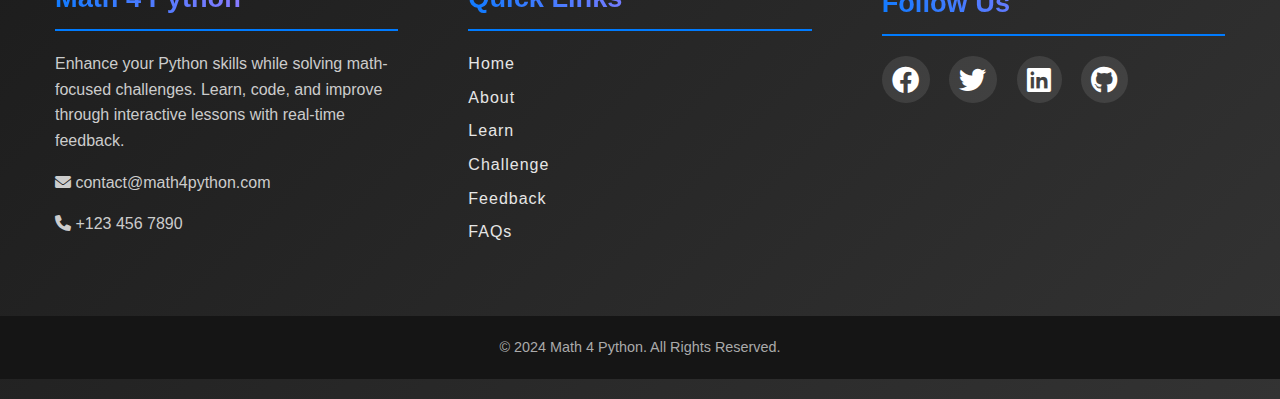
==== commit 50663763: "Merge pull request #129 from khd33j/feature" ====
--- a/index.html
+++ b/index.html
@@ -4,11 +4,11 @@
 <head>
     <meta charset="UTF-8">
     <meta name="viewport" content="width=device-width, initial-scale=1.0">
-    <title>Math 4 Python - Learn and Challenge Your Math Skills</title>
     <meta name="description"
         content="A platform to learn mathematical concepts for Python programming and engage in coding challenges.">
     <meta name="keywords" content="math, python, learning, challenges, programming">
-    <link rel="icon" href="favicon.ico" type="image/svg+xml">
+    <title>Math 4 Python - Learn and Challenge Your Math Skills</title>
+    <link rel="icon" href="favicon.ico" type="image/x-icon">
     <link rel="stylesheet" href="styles/styles.css">
     <link rel="stylesheet" href="https://cdnjs.cloudflare.com/ajax/libs/font-awesome/6.0.0-beta3/css/all.min.css">
     <link href="https://fonts.googleapis.com/icon?family=Material+Icons" rel="stylesheet">
@@ -17,7 +17,7 @@
 <body id="home">
     <div class="navbar">
         <div class="nav-links">
-            <a href="index.html" class="active">Home</a>
+            <a href="https://magicmath.co/" class="active">Home</a>
             <a href="pages/about.html">About</a>
             <a href="pages/learn.html">Learn</a>
             <a href="pages/challenge.html">Challenge</a>
@@ -29,7 +29,7 @@
                 <i class="fas fa-moon"></i>
             </button>
         </div>
-        <a class="logo" href="index.html"><img src="images/logo.svg" width="40"></a>
+        <a class="logo" href="https://magicmath.co/"><img src="images/logo.svg" width="40"></a>
     </div>
 
     <div class="content content-home">
@@ -136,7 +136,7 @@
             <div class="footer-section links">
                 <h3>Quick Links</h3>
                 <ul>
-                    <li><a class="link-element" href="index.html">Home</a></li>
+                    <li><a class="link-element" href="https://magicmath.co/">Home</a></li>
                     <li><a class="link-element" href="pages/about.html">About</a></li>
                     <li><a class="link-element" href="pages/learn.html">Learn</a></li>
                     <li><a class="link-element" href="pages/challenge.html">Challenge</a></li>
--- a/styles/styles.css
+++ b/styles/styles.css
@@ -0,0 +1,761 @@
+/* General Body Styles */
+body {
+  font-family: "Poppins", sans-serif;
+  margin: 0;
+  padding: 0;
+  background-color: #eef2f7;
+  /* Softer, modern background */
+  color: white;
+  /* Darker text */
+  transition: background-color 0.3s ease, color 0.3s ease;
+  line-height: 1.6;
+}
+
+/* Navbar Styles */
+.navbar {
+  background-color: #333;
+  display: flex;
+  justify-content: space-between;
+  align-items: center;
+  padding: 15px 30px;
+  box-shadow: 0 4px 12px rgba(0, 0, 0, 0.1);
+  /* Soft shadow for a floating effect */
+  position: sticky;
+  top: 0;
+  z-index: 1000;
+}
+
+.navbar .nav-links {
+  display: flex;
+  gap: 20px;
+  flex-grow: 1;
+  /* Ensures links take up available space */
+}
+
+#theme-toggle {
+  width: 5em;
+  position: relative;
+  height: 3.8em;
+  border: 3px ridge #149cea;
+  outline: none;
+  background-color: transparent;
+  color: white;
+  transition: 1s;
+  border-radius: 0.3em;
+  font-size: 16px;
+  font-weight: bold;
+  cursor: pointer;
+  display: flex;
+  justify-content: center;
+  align-items: center;
+  text-decoration: none;
+  font-family: Georgia, "Times New Roman", Times, serif;
+  font-size: large;
+  margin-right: 7px;
+}
+
+.navbar a {
+  width: 7em;
+  position: relative;
+  height: 3.5em;
+  border: 3px ridge #149cea;
+  outline: none;
+  background-color: transparent;
+  color: white;
+  transition: 1s;
+  border-radius: 0.3em;
+  font-size: 16px;
+  font-weight: bold;
+  cursor: pointer;
+  display: flex;
+  justify-content: center;
+  align-items: center;
+  text-decoration: none;
+  font-family: Georgia, "Times New Roman", Times, serif;
+  font-size: large;
+}
+
+.navbar a:hover::before,
+.navbar a:hover::after {
+  transform: scale(0);
+}
+
+.navbar a:hover {
+  box-shadow: inset 0px 0px 25px #1479ea;
+}
+
+/* Theme Toggle Alignment Fix */
+.theme-toggle {
+  margin-left: auto;
+  /* Pushes the toggle button to the far right */
+  display: flex;
+  justify-content: flex-end;
+  align-items: center;
+}
+
+.theme-toggle img {
+  width: 24px;
+  height: 24px;
+  cursor: pointer;
+}
+
+/* Logo */
+.navbar .logo img {
+  height: 40px;
+  width: auto;
+}
+
+.content-home {
+  display: flex;
+  justify-content: center;
+  align-items: center;
+  flex-direction: column;
+}
+
+/* Content Styles */
+.content {
+  padding: 60px 20px;
+  max-width: 1200px;
+  margin: 0 auto;
+  background-color: #fff;
+  border-radius: 12px;
+  box-shadow: 0 6px 20px rgba(0, 0, 0, 0.08);
+  /* Stronger shadow for modern look */
+  transition: background-color 0.3s ease;
+  animation: fadeIn 1.2s ease-in-out;
+  /* Smooth content load animation */
+  margin-bottom: 35px;
+  color: black;
+}
+
+.content .heading-text {
+  font-size: 18px;
+}
+
+@keyframes fadeIn {
+  from {
+    opacity: 0;
+    transform: translateY(20px);
+  }
+
+  to {
+    opacity: 1;
+    transform: translateY(0);
+  }
+}
+
+h1,
+h2,
+h3,
+h4 {
+  color: black;
+  font-weight: 700;
+  /* Bolder titles */
+}
+
+h1 {
+  font-size: 36px;
+}
+
+h2 {
+  font-size: 30px;
+  font-weight: 600;
+}
+
+/* Features Section */
+.features {
+  display: flex;
+  flex-wrap: wrap;
+  gap: 20px;
+  margin-top: 40px;
+  width: 100%;
+}
+
+.feature {
+  background: linear-gradient(135deg, #fff, #f0f4f8);
+  padding: 30px;
+  border-radius: 12px;
+  box-shadow: 0 6px 16px rgba(0, 0, 0, 0.05);
+  transition: transform 0.3s ease, box-shadow 0.3s ease, background 0.3s ease; /* Added background transition */
+  text-align: center;
+  width: 300px;
+}
+
+.feature img {
+  width: 100px; /* Ensure all images have a uniform size */
+  height: auto;
+  margin-bottom: 20px;
+  object-fit: contain; /* Prevent image distortion */
+}
+
+.feature:hover {
+  transform: translateY(-8px);
+  box-shadow: 0 8px 24px rgba(0, 0, 0, 0.1);
+  /* Lift on hover */
+  background: linear-gradient(
+    135deg,
+    #e0f7fa,
+    #b2ebf2
+  ); /* Change background on hover */
+}
+
+.feature h3 {
+  color: #007bff;
+  margin-bottom: 10px;
+  transition: color 0.3s ease; /* Added transition for color */
+}
+
+.feature:hover h3 {
+  color: #ff5733; /* Change title color on hover */
+}
+
+.feature p {
+  color: #666;
+  transition: color 0.3s ease; /* Added transition for paragraph color */
+}
+
+.feature:hover p {
+  color: #333; /* Darker text on hover */
+}
+
+/* Responsive Design for Features */
+@media (max-width: 768px) {
+  .features {
+    grid-template-columns: 1fr;
+    text-align: center;
+  }
+}
+
+.call-to-action {
+  display: flex;
+  justify-content: center;
+  align-items: center;
+  flex-direction: column;
+}
+
+.call-to-action h2 {
+  margin: 30px 0 10px 0 !important;
+}
+
+.call-to-action p {
+  margin: 10px 0 10px 0;
+}
+
+/* Call-to-Action Button */
+.cta-button {
+  display: inline-block;
+  padding: 14px 36px;
+  background-color: #007bff;
+  color: white;
+  border-radius: 50px;
+  font-size: 16px;
+  text-decoration: none;
+  box-shadow: 0 4px 12px rgba(0, 123, 255, 0.4);
+  transition: background-color 0.3s ease, transform 0.3s ease, box-shadow 0.3s;
+  margin-top: 20px;
+}
+
+.cta-button:hover {
+  background-color: #0056b3;
+  transform: translateY(-3px);
+  box-shadow: 0 6px 20px rgba(0, 123, 255, 0.6);
+}
+
+#generate-question-button {
+  padding: 5px 10px;
+  background: #dc3545;
+  border: none;
+  border-radius: 8px;
+  color: #fff;
+  cursor: pointer;
+}
+
+/* Responsive Editor and Terminal */
+#editor-container {
+  display: flex;
+  flex-direction: column;
+  gap: 20px;
+  margin-top: 40px;
+  background-color: #f9f9f9;
+  padding: 20px;
+  border-radius: 12px;
+  box-shadow: 0 6px 16px rgba(0, 0, 0, 0.05);
+}
+
+#editor {
+  width: 100%;
+  height: 400px;
+  border: 2px solid #ccc;
+  border-radius: 8px;
+  padding: 15px;
+  font-size: 16px;
+  line-height: 1.6;
+}
+
+#terminal-container {
+  display: flex;
+  flex-direction: column;
+  width: 100%;
+}
+
+#terminal {
+  width: 100%;
+  height: 350px;
+  background-color: #222;
+  color: #f0f0f0;
+  border-radius: 8px;
+  padding: 15px;
+  overflow-y: auto;
+  font-family: "Roboto Mono", monospace;
+}
+
+/* Button Styles */
+#run-button,
+#clear-button {
+  padding: 12px 24px;
+  background-color: #007bff;
+  color: white;
+  border-radius: 6px;
+  border: none;
+  margin-right: 10px;
+  cursor: pointer;
+  transition: background-color 0.3s ease, transform 0.3s ease;
+}
+
+.progress-wrap {
+  display: flex;
+  align-items: center;
+  flex-direction: row;
+  gap: 20px;
+}
+
+.lesson-list a {
+  text-decoration: none;
+}
+
+.lesson-list a:hover {
+  text-decoration: underline;
+}
+
+#lesson-reset-btn {
+  padding: 12px 14px;
+  border: none;
+  border-radius: 8px;
+  color: #fff;
+}
+
+#clear-button {
+  background-color: #dc3545;
+}
+
+#run-button:hover,
+#clear-button:hover {
+  transform: scale(1.05);
+}
+
+#clear-button:hover {
+  background-color: #c82333;
+}
+
+/* Dark Theme */
+body.dark-theme {
+  background-color: #1b1b1b;
+  /* Darker background */
+  color: #e0e0e0;
+  /* Light text */
+}
+
+body.dark-theme .navbar {
+  background-color: #222;
+}
+
+body.dark-theme .content {
+  background-color: #282828;
+  color: #e0e0e0;
+}
+
+body.dark-theme .feature {
+  background: linear-gradient(135deg, #292929, #353535);
+  color: #e0e0e0;
+}
+
+body.dark-theme h1,
+body.dark-theme h2,
+body.dark-theme h3,
+body.dark-theme h4 {
+  color: #e0e0e0;
+}
+
+body.dark-theme #editor {
+  background-color: #1e1e1e;
+  color: #cfcfcf;
+}
+
+body.dark-theme #terminal {
+  background-color: #1e1e1e;
+  color: #cfcfcf;
+}
+
+/* Call-to-Action in Dark Theme */
+body.dark-theme .cta-button {
+  background-color: #007bff;
+}
+
+/* Responsive Design */
+@media (max-width: 768px) {
+  .navbar {
+    flex-direction: column;
+    align-items: flex-start;
+  }
+
+  .nav-links {
+    margin-top: 1rem;
+  }
+
+  .features {
+    grid-template-columns: 1fr;
+  }
+
+  .learn-container,
+  .challenge-container {
+    flex-direction: column;
+  }
+
+  .lesson-list,
+  #challenge-list {
+    flex: none;
+    width: 100%;
+  }
+
+  #editor-container {
+    flex-direction: column;
+  }
+
+  #editor,
+  #terminal-container {
+    width: 100%;
+  }
+}
+
+a.clicked {
+  color: #e94560;
+  font-weight: bold;
+}
+
+/* Add these new styles to your existing styles.css file */
+
+/* Challenge Page Styles */
+
+.progress-container {
+  margin-bottom: 1.5rem;
+}
+
+.progress-wrap {
+  display: flex;
+  flex-direction: row;
+}
+
+#challenge-reset-btn {
+  padding: 12px 14px;
+  border-radius: 8px;
+  border: none;
+  color: #fff;
+}
+
+.challenge-container {
+  display: flex;
+  gap: 2rem;
+  padding-left: 1.5rem;
+  background-color: #ecf0f1;
+  border-radius: 8px;
+}
+
+#challenge-list {
+  flex: 0 0 300px;
+  background-color: #ecf0f1;
+  padding: 1rem;
+}
+
+#challenge-list li {
+  margin-bottom: 0.5rem;
+}
+
+#challenge-list a {
+  display: flex;
+  align-items: center;
+  padding: 0.5rem 1rem;
+  color: #2c3e50;
+  text-decoration: none;
+  border-radius: 4px;
+  transition: background-color 0.3s, color 0.3s;
+}
+
+#challenge-list a:hover {
+  background-color: #3498db;
+  color: #fff;
+}
+
+#challenge-list i {
+  margin-right: 0.5rem;
+}
+
+.challenge-description {
+  flex: 1;
+  background-color: #fff;
+  padding: 1.5rem;
+  border-radius: 8px;
+  box-shadow: 0 2px 4px rgba(0, 0, 0, 0.1);
+}
+
+/* FAQ Page Styles */
+.faq-container {
+  max-width: 800px;
+  margin: 0 auto;
+}
+
+.faq-item {
+  margin-bottom: 1rem;
+  border: 1px solid #e0e0e0;
+  border-radius: 8px;
+  overflow: hidden;
+}
+
+.accordion {
+  background-color: #f9f9f9;
+  color: #333;
+  cursor: pointer;
+  padding: 1rem;
+  width: 100%;
+  text-align: left;
+  font-size: 1.1rem;
+  border: none;
+  outline: none;
+  transition: 0.4s;
+  display: flex;
+  justify-content: space-between;
+  align-items: center;
+  font-weight: bold;
+}
+
+.accordion:hover,
+.accordion.active {
+  background-color: #e0e0e0;
+}
+
+.panel {
+  padding: 0 1rem;
+  background-color: white;
+  max-height: 0;
+  overflow: hidden;
+  transition: max-height 0.2s ease-out;
+}
+
+.panel p {
+  margin: 1rem 0;
+}
+
+/* Enhance existing styles */
+.content h2 {
+  display: flex;
+  align-items: center;
+  margin-bottom: 1.5rem;
+}
+
+.content h2 i {
+  margin-right: 0.5rem;
+  color: #3498db;
+}
+
+/* Dark theme adjustments */
+body.dark-theme .challenge-description,
+body.dark-theme .faq-item,
+body.dark-theme .accordion,
+body.dark-theme .panel {
+  background-color: #2c3e50;
+  color: #ecf0f1;
+}
+
+body.dark-theme .accordion:hover,
+body.dark-theme .accordion.active {
+  background-color: #34495e;
+}
+
+/* Responsive design for challenge and FAQ pages */
+@media (max-width: 768px) {
+  .challenge-container {
+    flex-direction: column;
+  }
+
+  #challenge-list {
+    flex: none;
+    width: 100%;
+  }
+}
+
+body.dark-theme .cta-button:hover {
+  background-color: #0056b3;
+}
+
+#nav-top {
+  display: none;
+  position: fixed;
+  bottom: 20px;
+  right: 30px;
+  z-index: 99;
+  border: none;
+  outline: none;
+  background-color: #0056b3;
+  color: white;
+  cursor: pointer;
+  padding: 10px;
+  border-radius: 70px;
+  font-size: 18px;
+}
+
+#nav-top:hover {
+  background-color: #555;
+}
+
+/* Footer section */
+footer {
+  background: linear-gradient(135deg, #1c1c1c, #333);
+  color: #e6e6e6;
+  padding: 20px 0;
+  position: relative;
+  box-shadow: 0 -2px 15px rgba(0, 0, 0, 0.4);
+  overflow: hidden;
+  border-top-left-radius: 40px;
+  border-top-right-radius: 40px;
+  border-bottom-left-radius: 0;
+  border-bottom-right-radius: 0;
+}
+
+.footer-content {
+  display: flex;
+  justify-content: space-around;
+  align-items: flex-start;
+  padding: 20px;
+  flex-wrap: wrap;
+  position: relative;
+  z-index: 2;
+}
+
+.footer-section {
+  flex: 1;
+  margin: 15px;
+  min-width: 250px;
+  border-radius: 10px;
+  padding: 20px;
+  transition: transform 0.4s ease, box-shadow 0.4s ease;
+}
+
+.footer-section h3 {
+  font-size: 1.7rem;
+  margin-bottom: 20px;
+  color: #ffffff;
+  background: linear-gradient(45deg, #007bff, #ff7bff);
+  -webkit-background-clip: text;
+  -webkit-text-fill-color: transparent;
+  font-weight: 700;
+  border-bottom: 2px solid #007bff;
+  padding-bottom: 10px;
+}
+
+.footer-section p,
+.footer-section ul {
+  font-size: 1rem;
+  color: #ccc;
+}
+
+.footer-section ul {
+  list-style-type: none;
+  padding: 0;
+}
+
+.footer-section ul li {
+  margin: 8px 0;
+}
+
+.footer-section a {
+  letter-spacing: 1px;
+  color: #e6e6e6;
+  text-decoration: none;
+  position: relative;
+  transition: color 0.3s ease, background 0.3s ease;
+}
+
+.footer-section .link-element::after {
+  content: "";
+  position: absolute;
+  left: 0;
+  bottom: -2px;
+  width: 100%;
+  height: 2px;
+  background: linear-gradient(90deg, #007bff, #ff7bff);
+  transform: scaleX(0);
+  transform-origin: left;
+  transition: transform 0.4s ease;
+}
+
+.footer-section a:hover::after {
+  transform: scaleX(1);
+}
+
+.footer-section a:hover {
+  color: #ff7bff;
+}
+
+.footer-bottom {
+  text-align: center;
+  padding: 20px 0;
+  background-color: #151515;
+  font-size: 0.9rem;
+  position: relative;
+  z-index: 2;
+}
+
+.footer-bottom p {
+  margin: 0;
+  color: #aaa;
+}
+
+.social {
+  margin-top: 20px;
+}
+
+.social a {
+  color: #fff;
+  font-size: 1.7rem;
+  margin-right: 15px;
+  transition: transform 0.4s ease, box-shadow 0.4s ease, color 0.4s ease;
+  display: inline-block;
+  text-align: center;
+  border-radius: 50%;
+  background: rgba(255, 255, 255, 0.1);
+}
+
+.social i {
+  padding: 10px;
+}
+
+.social a:hover {
+  color: #ff7bff;
+  transform: scale(1.1);
+  box-shadow: 0 0 15px rgba(255, 123, 255, 0.7);
+}
+
+@media (max-width: 768px) {
+  .footer-content {
+    flex-direction: column;
+    align-items: center;
+    text-align: center;
+  }
+
+  .footer-section {
+    margin-bottom: 20px;
+  }
+
+  .social a {
+    margin-right: 10px;
+  }
+}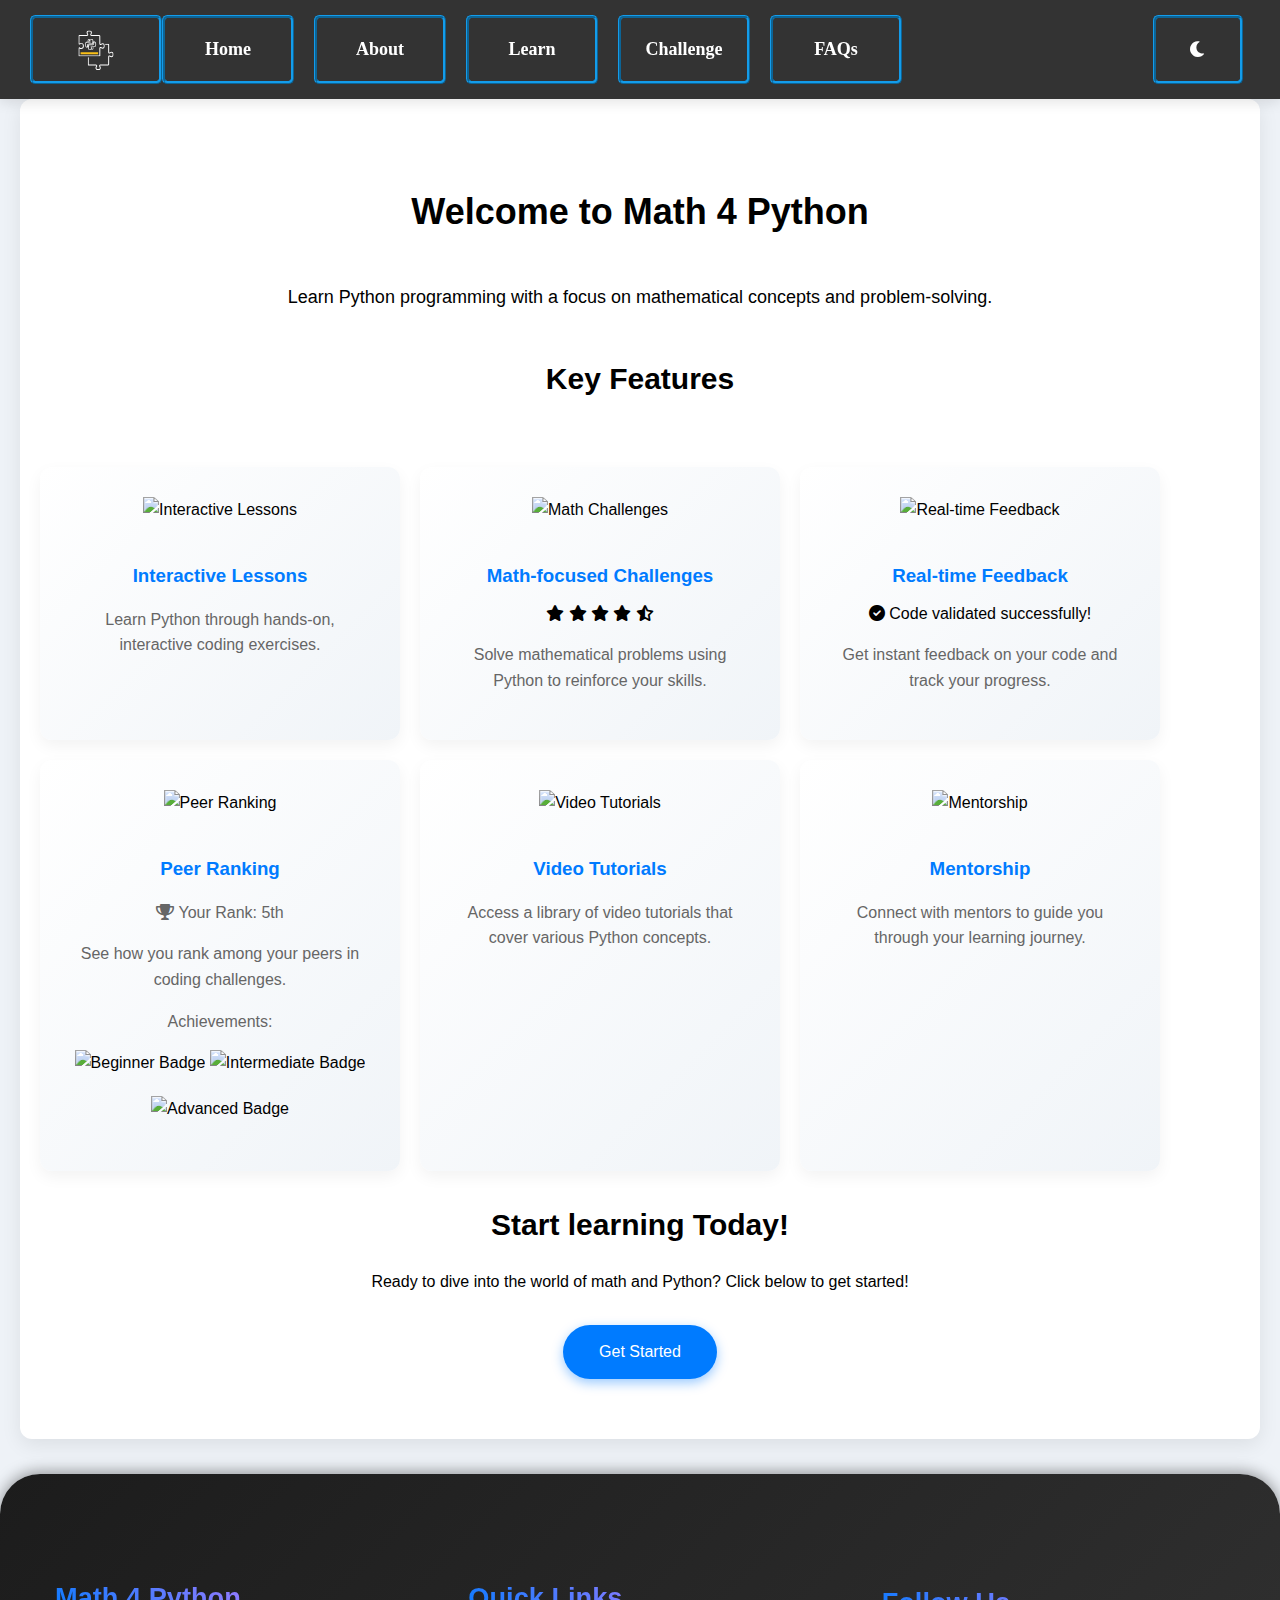
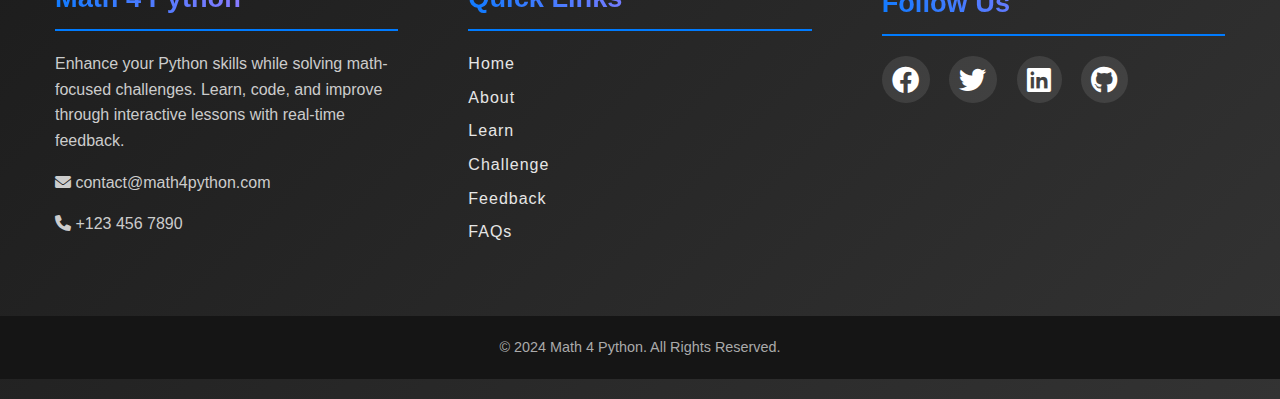
==== commit 6035dae7: "Update index.html" ====
--- a/index.html
+++ b/index.html
@@ -16,6 +16,7 @@
 
 <body id="home">
     <div class="navbar">
+        <a class="logo" href="https://magicmath.co/"><img src="images/logo.svg" width="40"></a>
         <div class="nav-links">
             <a href="https://magicmath.co/" class="active">Home</a>
             <a href="pages/about.html">About</a>
@@ -29,7 +30,6 @@
                 <i class="fas fa-moon"></i>
             </button>
         </div>
-        <a class="logo" href="https://magicmath.co/"><img src="images/logo.svg" width="40"></a>
     </div>
 
     <div class="content content-home">
